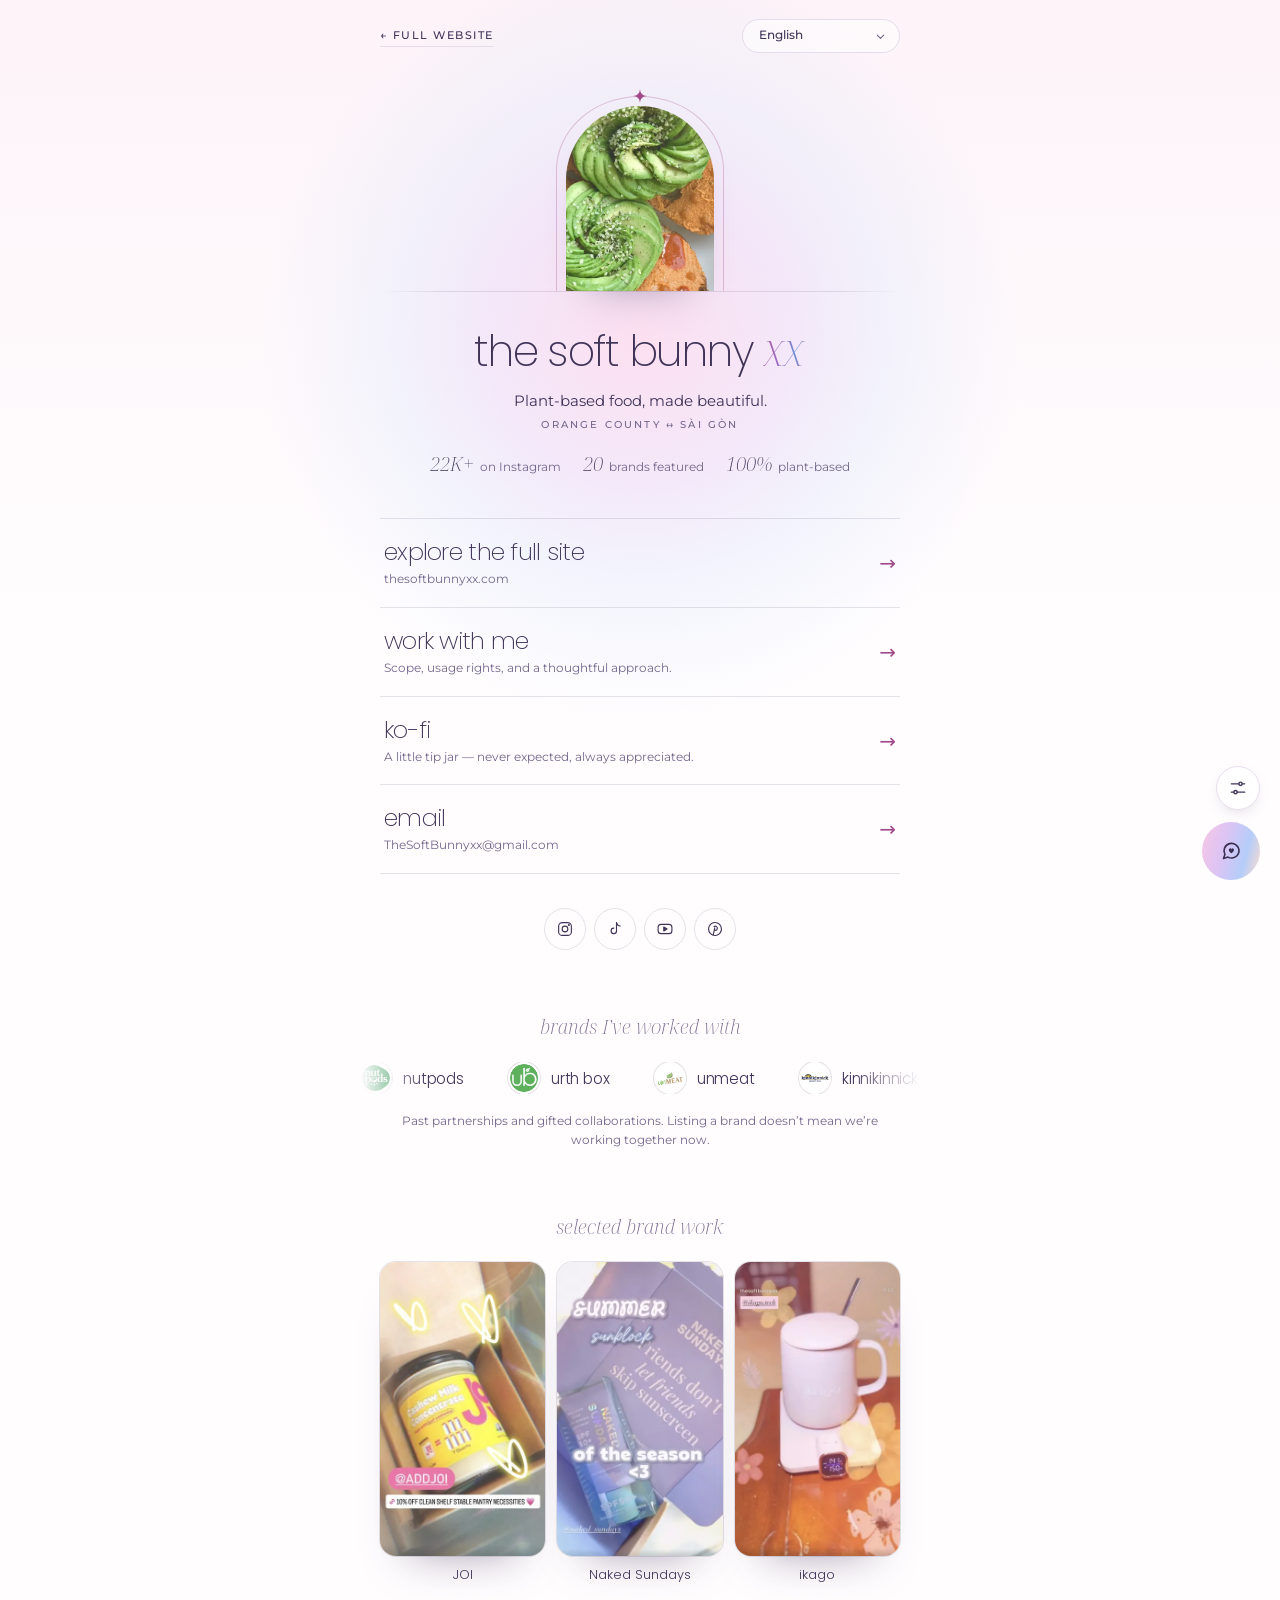
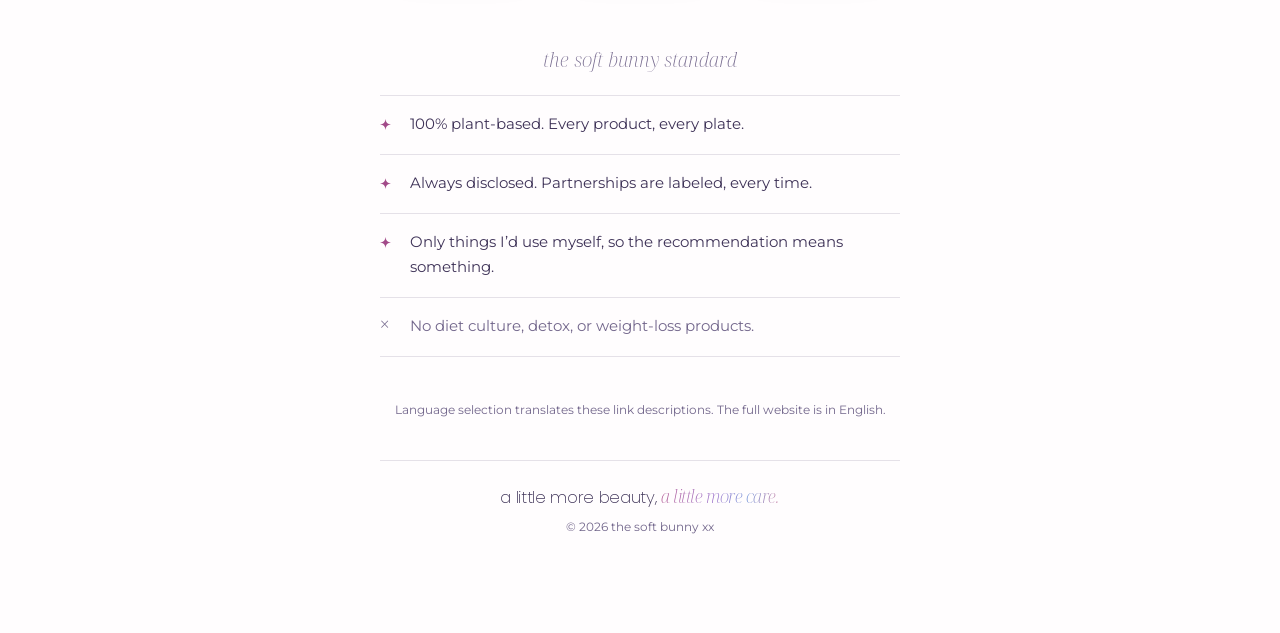
==== links/index.html @ 6823a4f5 "Homepage and links refresh: arch hero, brand stories, lighter styles" ====
<!doctype html>
<html lang="en">
<head>
<meta charset="utf-8">
<meta name="viewport" content="width=device-width, initial-scale=1">
<meta name="color-scheme" content="light dark">
<title>the soft bunny xx — all the lovely links</title>
<meta name="description" content="Plant-based food &amp; drinks, made beautiful. Brand partnerships, the full site, and every official social link.">
<link rel="canonical" href="https://thesoftbunnyxx.com/links/">
<meta property="og:type" content="website">
<meta property="og:title" content="the soft bunny xx — all the lovely links">
<meta property="og:description" content="Plant-based food &amp; drinks, made beautiful. Brand partnerships, the full site, and every official social link.">
<meta property="og:url" content="https://thesoftbunnyxx.com/links/">
<meta property="og:image" content="https://thesoftbunnyxx.com/assets/gastronomy/gastro-15.webp">
<meta name="twitter:card" content="summary_large_image">
<link rel="icon" type="image/svg+xml" href="../assets/bunny.svg">
<script src="../assets/preferences.js"></script>
<link rel="preload" href="../assets/fonts/Poppins-ExtraLight.woff" as="font" type="font/woff" crossorigin>
<link rel="stylesheet" href="../assets/home.css">
<link rel="stylesheet" href="../assets/links.css">
<script src="../assets/site.js" defer></script>
<script src="../assets/links-languages.js" defer></script>
<script src="../assets/home.js" defer></script>
</head>
<body class="links">
<a lang="en" class="skip" href="#main">Skip to content</a>
<svg width="0" height="0" style="position:absolute" aria-hidden="true">
  <defs>
    <symbol id="sb-star" viewBox="0 0 24 24"><path d="M12 0C12.5 7.6 16.4 11.5 24 12C16.4 12.5 12.5 16.4 12 24C11.5 16.4 7.6 12.5 0 12C7.6 11.5 11.5 7.6 12 0Z"/></symbol>
  </defs>
</svg>
<main class="lk" id="main">
<div class="lk-light" aria-hidden="true"><i></i></div>
<div class="lk-bar"><a class="quiet" href="../" lang="en">← full website</a><div class="language-control" hidden><label class="sr-only" for="language" data-i18n="set.lang">Language</label><select id="language"></select></div></div>
<header class="lk-intro">
<div class="lk-art" data-r><figure class="arch"><img src="../assets/responsive/gastro-15-480.webp" alt="Avocado arranged into roses on toast" width="480" height="480" fetchpriority="high" decoding="async"></figure><span class="arch-line" aria-hidden="true"></span><svg class="needle" aria-hidden="true"><use href="#sb-star"/></svg></div>
<div class="table-line" aria-hidden="true"></div>
<h1 lang="en" dir="ltr" data-r>the soft bunny <em>xx</em></h1>
<p class="lk-tag" data-r data-i18n="h.tag">Plant-based food, made beautiful.</p>
<p class="lk-place" lang="en" dir="ltr" data-r>Orange County ↔ Sài&nbsp;Gòn</p>
<p class="lk-proof" lang="en" dir="ltr" data-r><span><strong>22K+</strong> on Instagram</span><span><strong>20</strong> brands featured</span><span><strong>100%</strong> plant-based</span></p>
</header>
<nav class="lk-rows" aria-label="Links">
<a class="lk-row" data-r href="../"><span><strong data-i18n="c.site_t">Explore the full site</strong><small lang="en" dir="ltr">thesoftbunnyxx.com</small></span><span class="lk-arrow" aria-hidden="true">→</span></a>
<a class="lk-row" data-r href="../#brands"><span><strong data-i18n="g.work">Work with me</strong><small data-i18n="c.collab_s">Scope, usage rights, and a thoughtful approach.</small></span><span class="lk-arrow" aria-hidden="true">→</span></a>
<a class="lk-row" data-r href="https://ko-fi.com/thesoftbunnyxx" target="_blank" rel="noopener noreferrer"><span><strong lang="en">Ko-fi</strong><small data-i18n="c.kofi_s">A little tip jar — never expected, always appreciated.</small></span><span class="lk-arrow" aria-hidden="true">→</span></a>
<a class="lk-row" data-r href="mailto:TheSoftBunnyxx@gmail.com"><span><strong data-i18n="c.email_t">Email</strong><small lang="en" dir="ltr">TheSoftBunnyxx@gmail.com</small></span><span class="lk-arrow" aria-hidden="true">→</span></a>
</nav>
<nav class="socials" data-r aria-label="Social accounts"><a href="https://www.instagram.com/thesoftbunnyxx" target="_blank" rel="noopener noreferrer" aria-label="Instagram"><svg viewBox="0 0 24 24" aria-hidden="true"><rect x="3.5" y="3.5" width="17" height="17" rx="5"/><circle cx="12" cy="12" r="3.8"/><circle cx="17.2" cy="6.8" r=".6" fill="currentColor"/></svg></a><a href="https://www.tiktok.com/@thesoftbunnyxx" target="_blank" rel="noopener noreferrer" aria-label="TikTok"><svg viewBox="0 0 24 24" aria-hidden="true"><path d="M14 3.5v11a3.6 3.6 0 1 1-3.6-3.6"/><path d="M14 3.5c.5 2.6 2.3 4.3 5 4.5"/></svg></a><a href="https://www.youtube.com/@thesoftbunnyxx" target="_blank" rel="noopener noreferrer" aria-label="YouTube"><svg viewBox="0 0 24 24" aria-hidden="true"><rect x="2.8" y="5.8" width="18.4" height="12.4" rx="4"/><path d="M10.4 9.4v5.2l4.4-2.6z" fill="currentColor"/></svg></a><a href="https://www.pinterest.com/thesoftbunnyxx/" target="_blank" rel="noopener noreferrer" aria-label="Pinterest"><svg viewBox="0 0 24 24" aria-hidden="true"><circle cx="12" cy="12" r="8.6"/><path d="M10.6 8.6c2.9-1.1 5 .7 4.5 3-.4 2-2.5 2.7-3.6 1.6"/><path d="M11.7 10.4 9.7 19.6"/></svg></a></nav>
<section class="lk-sec" aria-labelledby="bio-brands-title" data-r>
<h2 id="bio-brands-title" data-i18n="p.brands">brands I’ve worked with</h2>
<div class="strip" dir="ltr" lang="en"><ul class="strip-track"><li><img src="../assets/partners/96/nutpods.png" alt="" width="32" height="32" loading="lazy" decoding="async"><span>nutpods</span></li><li><img src="../assets/partners/96/urthbox.png" alt="" width="32" height="32" loading="lazy" decoding="async"><span>urth box</span></li><li><img src="../assets/partners/96/unmeat.png" alt="" width="32" height="32" loading="lazy" decoding="async"><span>unmeat</span></li><li><img src="../assets/partners/96/kinnikinnick.png" alt="" width="32" height="32" loading="lazy" decoding="async"><span>kinnikinnick foods</span></li><li><img src="../assets/partners/96/mikes-organic.png" alt="" width="32" height="32" loading="lazy" decoding="async"><span>mike&#8217;s organic foods</span></li><li><img src="../assets/partners/96/cole-mason.png" alt="" width="32" height="32" loading="lazy" decoding="async"><span>cole &amp; mason</span></li><li><img src="../assets/partners/96/joi.png" alt="" width="32" height="32" loading="lazy" decoding="async"><span>joi plant milk</span></li><li><img src="../assets/partners/96/rogue-panda.png" alt="" width="32" height="32" loading="lazy" decoding="async"><span>the rogue panda</span></li><li><img src="../assets/partners/96/cosmic-bliss.png" alt="" width="32" height="32" loading="lazy" decoding="async"><span>cosmic bliss</span></li><li><img src="../assets/partners/96/plant-therapy.png" alt="" width="32" height="32" loading="lazy" decoding="async"><span>plant therapy</span></li><li><img src="../assets/partners/96/pure-encapsulations.png" alt="" width="32" height="32" loading="lazy" decoding="async"><span>pure encapsulations</span></li><li><img src="../assets/partners/96/mixsoon.png" alt="" width="32" height="32" loading="lazy" decoding="async"><span>mixsoon</span></li><li><img src="../assets/partners/96/calgee.png" alt="" width="32" height="32" loading="lazy" decoding="async"><span>calgee</span></li><li><img src="../assets/partners/96/chlorophyll-water.png" alt="" width="32" height="32" loading="lazy" decoding="async"><span>chlorophyll water</span></li><li><img src="../assets/partners/96/naked-sundays.png" alt="" width="32" height="32" loading="lazy" decoding="async"><span>naked sundays</span></li><li><img src="../assets/partners/96/physicians-choice.png" alt="" width="32" height="32" loading="lazy" decoding="async"><span>physician&#8217;s choice</span></li><li><img src="../assets/partners/96/activist-skincare.png" alt="" width="32" height="32" loading="lazy" decoding="async"><span>activist skincare</span></li><li><img src="../assets/partners/96/better-alt.png" alt="" width="32" height="32" loading="lazy" decoding="async"><span>better alt</span></li><li><img src="../assets/partners/96/simple-modern.png" alt="" width="32" height="32" loading="lazy" decoding="async"><span>simple modern</span></li><li><img src="../assets/partners/96/mary-ruths.png" alt="" width="32" height="32" loading="lazy" decoding="async"><span>mary ruth&#8217;s</span></li></ul><ul class="strip-track strip-copy" aria-hidden="true"><li><img src="../assets/partners/96/nutpods.png" alt="" width="32" height="32" loading="lazy" decoding="async"><span>nutpods</span></li><li><img src="../assets/partners/96/urthbox.png" alt="" width="32" height="32" loading="lazy" decoding="async"><span>urth box</span></li><li><img src="../assets/partners/96/unmeat.png" alt="" width="32" height="32" loading="lazy" decoding="async"><span>unmeat</span></li><li><img src="../assets/partners/96/kinnikinnick.png" alt="" width="32" height="32" loading="lazy" decoding="async"><span>kinnikinnick foods</span></li><li><img src="../assets/partners/96/mikes-organic.png" alt="" width="32" height="32" loading="lazy" decoding="async"><span>mike&#8217;s organic foods</span></li><li><img src="../assets/partners/96/cole-mason.png" alt="" width="32" height="32" loading="lazy" decoding="async"><span>cole &amp; mason</span></li><li><img src="../assets/partners/96/joi.png" alt="" width="32" height="32" loading="lazy" decoding="async"><span>joi plant milk</span></li><li><img src="../assets/partners/96/rogue-panda.png" alt="" width="32" height="32" loading="lazy" decoding="async"><span>the rogue panda</span></li><li><img src="../assets/partners/96/cosmic-bliss.png" alt="" width="32" height="32" loading="lazy" decoding="async"><span>cosmic bliss</span></li><li><img src="../assets/partners/96/plant-therapy.png" alt="" width="32" height="32" loading="lazy" decoding="async"><span>plant therapy</span></li><li><img src="../assets/partners/96/pure-encapsulations.png" alt="" width="32" height="32" loading="lazy" decoding="async"><span>pure encapsulations</span></li><li><img src="../assets/partners/96/mixsoon.png" alt="" width="32" height="32" loading="lazy" decoding="async"><span>mixsoon</span></li><li><img src="../assets/partners/96/calgee.png" alt="" width="32" height="32" loading="lazy" decoding="async"><span>calgee</span></li><li><img src="../assets/partners/96/chlorophyll-water.png" alt="" width="32" height="32" loading="lazy" decoding="async"><span>chlorophyll water</span></li><li><img src="../assets/partners/96/naked-sundays.png" alt="" width="32" height="32" loading="lazy" decoding="async"><span>naked sundays</span></li><li><img src="../assets/partners/96/physicians-choice.png" alt="" width="32" height="32" loading="lazy" decoding="async"><span>physician&#8217;s choice</span></li><li><img src="../assets/partners/96/activist-skincare.png" alt="" width="32" height="32" loading="lazy" decoding="async"><span>activist skincare</span></li><li><img src="../assets/partners/96/better-alt.png" alt="" width="32" height="32" loading="lazy" decoding="async"><span>better alt</span></li><li><img src="../assets/partners/96/simple-modern.png" alt="" width="32" height="32" loading="lazy" decoding="async"><span>simple modern</span></li><li><img src="../assets/partners/96/mary-ruths.png" alt="" width="32" height="32" loading="lazy" decoding="async"><span>mary ruth&#8217;s</span></li></ul></div>
<p class="fine" data-i18n="p.note">Past partnerships and gifted collaborations. Listing a brand doesn’t mean we’re working together now.</p>
</section>
<section class="lk-sec" aria-labelledby="bio-work-title" data-r>
<h2 id="bio-work-title" data-i18n="p.work">selected brand work</h2>
<div class="lk-work"><a href="../#stories"><div class="story-frame"><img src="../assets/stories/joi-360.webp" alt="Instagram story for JOI" width="360" height="640" loading="lazy" decoding="async"></div><span lang="en" dir="ltr">JOI</span></a><a href="../#stories"><div class="story-frame"><img src="../assets/stories/naked-sundays-360.webp" alt="Instagram story for Naked Sundays" width="360" height="640" loading="lazy" decoding="async"></div><span lang="en" dir="ltr">Naked Sundays</span></a><a href="../#stories"><div class="story-frame"><img src="../assets/stories/ikago-360.webp" alt="Instagram story for ikago" width="360" height="640" loading="lazy" decoding="async"></div><span lang="en" dir="ltr">ikago</span></a></div>
</section>
<section class="lk-sec" aria-labelledby="bio-standard-title" data-r>
<h2 id="bio-standard-title" data-i18n="p.std">the soft bunny standard</h2>
<ul class="checks"><li><svg aria-hidden="true"><use href="#sb-star"/></svg><span data-i18n="p.s1">100% plant-based. Every product, every plate.</span></li><li><svg aria-hidden="true"><use href="#sb-star"/></svg><span data-i18n="p.s2">Always disclosed. Partnerships are labeled, every time.</span></li><li><svg aria-hidden="true"><use href="#sb-star"/></svg><span data-i18n="p.s3">Only things I’d use myself, so the recommendation means something.</span></li><li class="no"><span aria-hidden="true">×</span><span data-i18n="p.s4">No diet culture, detox, or weight-loss products.</span></li></ul>
</section>
<p class="fine lk-note" lang="en" dir="ltr">Language selection translates these link descriptions. The full website is in English.</p>
</main>
<footer class="lk-foot" lang="en" dir="ltr">
<p class="foot-line">a little more beauty, <em>a little more care.</em></p>
<p>© 2026 the soft bunny xx</p>
</footer>
</body>
</html>
---- assets/home.css ----
/* The Soft Bunny homepage, Nov 2026 refresh.
   Quiet luxury: white space, hairlines, thin type, one motif (the arch on the table line).
   Light lives in air (soft pools); anything with an edge stays crisp. Content shows without JavaScript. */

@font-face { font-family:'Poppins'; src:url('fonts/Poppins-ExtraLight.woff') format('woff'); font-weight:200; font-display:swap }
@font-face { font-family:'Poppins'; src:url('fonts/Poppins-Light.woff') format('woff'); font-weight:300; font-display:swap }
@font-face { font-family:'Montserrat'; src:url('fonts/Montserrat.woff') format('woff'); font-weight:100 900; font-display:swap }
@font-face { font-family:'Noto Serif Display'; src:url('fonts/NotoSerifDisplay-Italic.woff2') format('woff2'); font-style:italic; font-weight:100 900; font-display:swap }

:root {
  color-scheme:light;
  --paper:#fffdfe;
  --surface:#ffffff;
  --ink:#3f3358;
  --muted:#73678c;
  --accent:#a24a89;
  --hair:rgba(74,60,102,.14);
  --line:#e6dcec;
  --pink:#fcedf6;
  --lilac:#f3edfb;
  --blush:#fdf3f8;
  --ice:#eef3fc;
  --button-ink:#3a2e52;
  --aurora:linear-gradient(105deg,#f9c6e5 0%,#dcc4f4 38%,#b5cdf9 72%,#ffdcc9 100%);
  --iri:linear-gradient(100deg,#b0538f 0%,#9a6fc9 45%,#6f8fd6 72%,#c9799c 100%);
  --display:'Poppins',system-ui,sans-serif;
  --serif:'Noto Serif Display',Georgia,serif;
  --sans:'Montserrat',system-ui,sans-serif;
  --ease:cubic-bezier(.2,.75,.2,1);
  --wrap:min(1160px,100% - 48px);
  --shadow:0 30px 60px -38px rgba(74,60,102,.38);
}
html.dark {
  color-scheme:dark;
  --paper:#16121d;
  --surface:#211b2a;
  --ink:#efe7f7;
  --muted:#b6aacb;
  --accent:#ebb2da;
  --hair:rgba(239,231,247,.14);
  --line:#43384f;
  --pink:#2a2030;
  --lilac:#262035;
  --blush:#1d1724;
  --ice:#171a26;
  --button-ink:#231c2f;
  --aurora:linear-gradient(105deg,#dcaacf 0%,#bcabdd 38%,#9cb2e2 72%,#e8bda8 100%);
  --iri:linear-gradient(100deg,#f1b9dd 0%,#cdb6f2 45%,#a9c2f5 72%,#f5c9b6 100%);
  --shadow:0 30px 60px -36px rgba(0,0,0,.7);
}
html.mono {
  --paper:#ffffff; --surface:#fff; --ink:#1f1f23; --muted:#55555c; --accent:#1f1f23;
  --hair:rgba(0,0,0,.18); --line:#8a8a90; --pink:#f4f4f5; --lilac:#f0f0f1; --blush:#fff; --ice:#f6f6f7;
  --aurora:linear-gradient(105deg,#dedee2,#f2f2f4); --iri:linear-gradient(90deg,#1f1f23,#1f1f23); --button-ink:#1f1f23;
}
html.ts-lg { font-size:18px } html.ts-xl { font-size:20px }

*,*::before,*::after { box-sizing:border-box }
html { scroll-behavior:smooth; scroll-padding-top:96px; -webkit-text-size-adjust:100%; overflow-x:clip }
html.rm { scroll-behavior:auto }
html.rm *,html.rm *::before,html.rm *::after { animation:none !important; transition:none !important }
body { margin:0; background:var(--paper); color:var(--ink); font:400 1rem/1.75 var(--sans); overflow-x:clip; -webkit-font-smoothing:antialiased }
img { display:block; max-width:100%; height:auto }
a { color:inherit }
h1,h2,h3,p,ul,ol,figure { margin:0; padding:0 }
ul,ol { list-style:none }
em { font-style:normal }
:focus-visible { outline:2px solid var(--accent); outline-offset:3px; border-radius:6px }
.wrap { width:var(--wrap); margin-inline:auto }
.sr-only { position:absolute; width:1px; height:1px; overflow:hidden; clip:rect(0 0 0 0); white-space:nowrap }
.anchor { position:absolute; top:0 }
.skip { position:fixed; top:10px; left:10px; z-index:60; padding:10px 16px; border-radius:999px; background:var(--surface); border:1px solid var(--line); transform:translateY(-160%); transition:transform .25s }
.skip:focus { transform:none }

/* ---------- type ---------- */
h1,h2 { font:200 clamp(2.4rem,4.9vw,4.1rem)/1.04 var(--display); letter-spacing:-.045em; text-transform:lowercase }
h2 { font-size:clamp(2rem,3.8vw,3.2rem); line-height:1.08 }
h1 em,h2 em,.foot-line em {
  white-space:nowrap;
  font:200 italic 1.06em/1 var(--serif); letter-spacing:-.025em; text-transform:none;
  background:var(--iri); -webkit-background-clip:text; background-clip:text; color:transparent; padding-right:.06em }
h3 { font:300 1.5rem/1.2 var(--display); letter-spacing:-.03em; text-transform:lowercase }
.kicker { font:500 .66rem/1.4 var(--sans); letter-spacing:.24em; text-transform:uppercase; color:var(--accent); margin-bottom:22px }
.fine { font-size:.74rem; line-height:1.6; color:var(--muted) }
.fine a { color:var(--ink); text-underline-offset:3px; text-decoration-color:var(--line) }

/* quiet text link with a hairline that fills with light on hover */
.quiet { position:relative; display:inline-flex; align-items:center; gap:10px; padding:6px 0; font:500 .74rem/1 var(--sans); letter-spacing:.14em; text-transform:uppercase; text-decoration:none; color:var(--ink) }
.quiet::after { content:''; position:absolute; left:0; right:0; bottom:0; height:1px; background:var(--line) }
.quiet::before { content:''; position:absolute; left:0; bottom:0; width:0; height:1px; background:var(--aurora); z-index:1; transition:width .6s var(--ease) }
.quiet:hover::before { width:100% }

.btn { display:inline-flex; align-items:center; gap:14px; padding:15px 26px 15px 28px; border-radius:999px; text-decoration:none; font:500 .74rem/1 var(--sans); letter-spacing:.14em; text-transform:uppercase;
  color:var(--paper); background:var(--ink); transition:transform .4s var(--ease),box-shadow .4s var(--ease) }
.btn span { transition:transform .4s var(--ease) }
.btn:hover { transform:translateY(-2px); box-shadow:0 14px 28px -16px rgba(74,60,102,.7),0 0 0 4px color-mix(in srgb,#dcc4f4 45%,transparent) }
.btn:hover span { transform:translateX(3px) }
html.dark .btn { color:var(--button-ink); background:var(--aurora) }

.needle { fill:currentColor }

/* ---------- header ---------- */
.top { position:sticky; top:0; z-index:35; transition:background .5s var(--ease),box-shadow .5s var(--ease),backdrop-filter .5s }
html.scrolled .top { background:color-mix(in srgb,var(--paper) 82%,transparent); backdrop-filter:blur(16px) saturate(1.2); -webkit-backdrop-filter:blur(16px) saturate(1.2); box-shadow:0 1px 0 var(--hair) }
.top-in { display:flex; align-items:center; justify-content:space-between; min-height:76px; gap:20px }
.wordmark { display:inline-flex; align-items:center; gap:10px; text-decoration:none; color:var(--ink); font:300 1.06rem/1 var(--display); letter-spacing:-.02em }
.wordmark i { font:300 italic 1.08em/1 var(--serif); color:var(--accent); letter-spacing:0 }
.mark { width:34px; height:34px; color:var(--ink); flex:none }
.top nav { display:flex; align-items:center; gap:4px }
.nav-link { position:relative; padding:10px 14px; font:500 .68rem/1 var(--sans); letter-spacing:.16em; text-transform:uppercase; text-decoration:none; color:var(--muted); transition:color .3s }
.nav-link::after { content:''; position:absolute; left:50%; right:50%; bottom:4px; height:1px; background:var(--aurora); transition:left .45s var(--ease),right .45s var(--ease) }
.nav-link:hover { color:var(--ink) } .nav-link:hover::after { left:14px; right:14px }
.nav-cta { margin-left:10px; padding:11px 18px; border-radius:999px; font:500 .68rem/1 var(--sans); letter-spacing:.16em; text-transform:uppercase; text-decoration:none; color:var(--ink);
  border:1px solid transparent; background:linear-gradient(var(--paper),var(--paper)) padding-box,var(--aurora) border-box; transition:box-shadow .4s var(--ease) }
.nav-cta:hover { box-shadow:0 0 0 4px color-mix(in srgb,#dcc4f4 35%,transparent) }

/* ---------- hero: the arch on the table line ---------- */
.hero { position:relative; padding:clamp(28px,5vw,64px) 0 0; isolation:isolate }
.hero::before { content:''; position:absolute; inset:-76px 0 0; z-index:-2; background:linear-gradient(180deg,var(--blush) 0%,var(--paper) 78%) }
.hero-grid { display:grid; grid-template-columns:minmax(0,1.15fr) minmax(0,.85fr); align-items:end; gap:clamp(32px,6vw,90px) }
.hero-copy { padding-bottom:clamp(40px,6vw,84px) }
.hero h1 { margin-bottom:28px }
.lede { max-width:30rem; color:var(--muted); font-size:1rem; margin-bottom:34px }
.cta-row { display:flex; flex-wrap:wrap; align-items:center; gap:18px 30px; margin-bottom:40px }
.hero-proof { display:flex; align-items:center; gap:14px; font-size:.8rem; color:var(--muted) }
.hero-proof strong { font:200 italic 1.25rem/1 var(--serif); color:var(--ink); letter-spacing:-.01em }
.hero-proof .dot { margin:0 6px; color:var(--line) }
.hero-proof p span:not(.dot) { white-space:nowrap }
.logo-stack { display:flex; flex:none }
.logo-stack img { width:30px; height:30px; padding:2px; border-radius:50%; object-fit:contain; background:#fff; box-shadow:0 0 0 2px var(--paper),0 0 0 3px var(--hair) }
.logo-stack img + img { margin-left:-8px }

.hero-art { position:relative; justify-self:center; width:min(440px,100%); margin-bottom:-1px }
.arch { position:relative; overflow:hidden; aspect-ratio:4/5; border-radius:50% 50% 0 0 / 40% 40% 0 0; background:var(--lilac); box-shadow:var(--shadow) }
.arch img { width:100%; height:100%; object-fit:cover; transition:transform 1.6s var(--ease) }
.hero-art:hover .arch img { transform:scale(1.025) }
.arch-line { position:absolute; inset:-16px -16px 0; border:1px solid color-mix(in srgb,var(--accent) 30%,transparent); border-bottom:0; border-radius:50% 50% 0 0 / 38% 38% 0 0; pointer-events:none }
.hero-art .needle { position:absolute; color:var(--accent) }
.hero-art .n1 { width:18px; height:18px; left:50%; top:-25px; translate:-50% 0; animation:twinkle 5s ease-in-out infinite }
.hero-art .n2 { width:9px; height:9px; right:-34px; top:22%; color:#8fa6e0; animation:twinkle 6s 1.2s ease-in-out infinite }
.plate { position:absolute; left:-17%; bottom:9%; width:42%; aspect-ratio:1; border-radius:50%; overflow:hidden; border:6px solid var(--paper); box-shadow:0 0 0 1px var(--hair),var(--shadow) }
.plate img { width:100%; height:100%; object-fit:cover }
.art-note { position:absolute; right:-6px; bottom:calc(100% + 22px); font:200 italic 1.05rem/1 var(--serif); color:var(--muted); white-space:nowrap }
@keyframes twinkle { 0%,100% { opacity:.55; transform:scale(.82) rotate(0deg) } 50% { opacity:1; transform:scale(1) rotate(45deg) } }

/* light in the air behind the arch (a separate soft pool, never a blurred edge) */
.hero-light { position:absolute; inset:-76px 0 0; z-index:-1; overflow:hidden; pointer-events:none;
  -webkit-mask-image:linear-gradient(180deg,transparent 0,#000 18%,#000 82%,transparent 100%); mask-image:linear-gradient(180deg,transparent 0,#000 18%,#000 82%,transparent 100%) }
.hero-light i { position:absolute; left:var(--mx,72%); top:var(--my,52%); width:min(900px,120vw); aspect-ratio:1; translate:-50% -50%; border-radius:50%;
  background:radial-gradient(closest-side,rgba(249,198,229,.55),rgba(220,196,244,.38) 38%,rgba(181,205,249,.2) 62%,transparent 100%);
  animation:pool 7s ease-in-out infinite }
html.dark .hero-light i { background:radial-gradient(closest-side,rgba(220,170,207,.2),rgba(188,171,221,.13) 40%,rgba(156,178,226,.06) 65%,transparent 100%) }
html.mono .hero-light { display:none }
@keyframes pool { 0%,100% { opacity:.75; transform:scale(.94) } 50% { opacity:1; transform:scale(1.04) } }

.table-line { position:relative; height:1px; background:linear-gradient(90deg,transparent,var(--hair) 12%,var(--hair) 88%,transparent) }

/* ---------- proof: numbers + brand strip ---------- */
.proof { padding:clamp(56px,7vw,92px) 0 clamp(16px,2vw,24px) }
.stats { display:grid; grid-template-columns:repeat(4,1fr) }
.stats li { display:flex; flex-direction:column; align-items:center; gap:10px; text-align:center; padding:6px 12px }
.stats li + li { border-left:1px solid var(--hair) }
.stats strong { font:200 italic clamp(2.4rem,4.4vw,3.6rem)/1 var(--serif); letter-spacing:-.03em; font-variant-numeric:lining-nums tabular-nums;
  background:var(--iri); -webkit-background-clip:text; background-clip:text; color:transparent; padding:0 .08em }
.stats span { font:500 .62rem/1.5 var(--sans); letter-spacing:.2em; text-transform:uppercase; color:var(--muted) }
.strip-title { margin:clamp(56px,6vw,80px) 0 22px; text-align:center; font:200 italic 1.2rem/1 var(--serif); color:var(--muted) }
.strip { display:flex; overflow:hidden; -webkit-mask-image:linear-gradient(90deg,transparent,#000 12%,#000 88%,transparent); mask-image:linear-gradient(90deg,transparent,#000 12%,#000 88%,transparent) }
.strip-track { display:flex; flex:none; gap:44px; padding-right:44px; animation:drift 70s linear infinite }
.strip:hover .strip-track { animation-play-state:paused }
.strip-track li { display:flex; align-items:center; gap:11px; white-space:nowrap; font:300 .95rem/1 var(--display); letter-spacing:-.01em; color:var(--ink) }
.strip-track img { width:32px; height:32px; padding:2px; border-radius:50%; object-fit:contain; background:#fff; box-shadow:0 0 0 1px var(--hair); filter:saturate(.75); transition:filter .4s }
.strip-track li:hover img { filter:none }
html.mono .strip-track img { filter:grayscale(1) }
.proof > .fine { margin-top:22px; text-align:center }
@keyframes drift { to { transform:translateX(-100%) } }

/* ---------- sections ---------- */
.section { position:relative; padding:clamp(72px,9vw,128px) 0 }
.head { display:grid; grid-template-columns:minmax(0,1.2fr) minmax(0,.8fr); align-items:end; gap:12px 60px; margin-bottom:clamp(40px,5vw,64px) }
.head .kicker { grid-column:1/-1; margin-bottom:6px }
.head p:last-child { color:var(--muted); font-size:.92rem; max-width:24rem; justify-self:end }

/* pillars: three arches */
.pillars { display:grid; grid-template-columns:repeat(3,1fr); gap:clamp(24px,4vw,56px) }
.arch.sm { box-shadow:none; margin-bottom:26px }
.pillar .num { font:200 italic 1.05rem/1 var(--serif); color:var(--accent); margin-bottom:10px }
.pillar h3 { margin-bottom:12px }
.pillar p { color:var(--muted); font-size:.9rem }
.pillar .tags { margin-top:16px; padding-top:14px; border-top:1px solid var(--hair); font:500 .6rem/1.6 var(--sans); letter-spacing:.18em; text-transform:uppercase }
.pillar:hover .arch img { transform:scale(1.035) }

/* brand stories: the real collaborations, as Instagram stories */
.stories-band { position:relative; padding:clamp(72px,9vw,120px) 0; background:linear-gradient(180deg,var(--paper) 0%,var(--lilac) 30%,var(--ice) 70%,var(--paper) 100%) }
.stories { display:flex; gap:clamp(16px,2vw,26px); overflow-x:auto; scroll-snap-type:x mandatory; scrollbar-width:none; padding:10px max(24px,(100vw - 1160px) / 2) 30px; scroll-padding-inline:max(24px,(100vw - 1160px) / 2); outline-offset:-4px }
.stories::-webkit-scrollbar { display:none }
.story { flex:0 0 clamp(200px,20vw,236px); scroll-snap-align:start }
.story-frame { position:relative; overflow:hidden; aspect-ratio:9/16; border-radius:22px; background:var(--surface); box-shadow:0 0 0 1px var(--hair),0 26px 44px -30px rgba(74,60,102,.55); transition:transform .6s var(--ease),box-shadow .6s var(--ease) }
.story-frame img { width:100%; height:100%; object-fit:cover }
.story:hover .story-frame { transform:translateY(-6px); box-shadow:0 0 0 1px color-mix(in srgb,var(--accent) 35%,transparent),0 34px 50px -30px rgba(74,60,102,.6) }
.story-bars { position:absolute; z-index:1; top:10px; left:12px; right:12px; display:flex; gap:4px }
.story-bars i { flex:1; height:2px; border-radius:2px; background:rgba(255,255,255,.55) }
.story-bars i:first-child { background:#fff }
.story figcaption { padding:16px 4px 0 }
.story strong { display:block; font:300 1.02rem/1.3 var(--display); letter-spacing:-.01em }
.story figcaption span { display:block; margin-top:4px; font:200 italic .95rem/1.3 var(--serif); color:var(--muted) }
.stories-nav { display:flex; align-items:center; justify-content:space-between; gap:20px; margin-top:6px }
.stories-nav span { display:flex; gap:10px; flex:none }
.round { width:44px; height:44px; border-radius:50%; border:1px solid var(--line); background:color-mix(in srgb,var(--surface) 70%,transparent); color:var(--ink); font:300 1rem/1 var(--sans); cursor:pointer; transition:border-color .3s,transform .3s var(--ease) }
.round:hover { border-color:var(--accent); transform:translateY(-2px) }

/* the kitchen: editorial masonry */
.shots { columns:3; column-gap:clamp(18px,2.4vw,32px) }
.shot { break-inside:avoid; margin-bottom:clamp(26px,3vw,40px) }
.shot img { width:100%; border-radius:18px; transition:transform 1.4s var(--ease) }
.shot:hover img { transform:scale(1.015) }
.shot figcaption { margin-top:12px; font:200 italic 1.02rem/1.3 var(--serif); color:var(--muted) }
.archive { margin-top:16px; border-top:1px solid var(--hair); border-bottom:1px solid var(--hair) }
.archive summary { display:flex; justify-content:space-between; align-items:center; padding:22px 2px; cursor:pointer; list-style:none; font:500 .7rem/1 var(--sans); letter-spacing:.18em; text-transform:uppercase }
.archive summary::-webkit-details-marker { display:none }
.archive summary span { font:200 1.4rem/1 var(--display); transition:transform .4s var(--ease) }
.archive[open] summary span { transform:rotate(45deg) }
.archive-grid { display:grid; grid-template-columns:repeat(auto-fill,minmax(150px,1fr)); gap:12px; padding-bottom:26px }
.archive-grid img { width:100%; aspect-ratio:1; object-fit:cover; border-radius:12px }

/* for brands */
.brands-band { position:relative; padding:clamp(72px,9vw,128px) 0; background:linear-gradient(180deg,var(--paper) 0%,transparent 16%,transparent 84%,var(--paper) 100%),linear-gradient(120deg,var(--lilac) 0%,var(--paper) 50%,var(--ice) 100%) }
.offer { display:grid; grid-template-columns:1fr 1fr; gap:clamp(36px,6vw,96px) }
.offer h3 { padding-bottom:20px; margin-bottom:6px; border-bottom:1px solid var(--hair) }
.formats { counter-reset:f }
.formats li { counter-increment:f; display:grid; grid-template-columns:44px 1fr; padding:20px 0; border-bottom:1px solid var(--hair) }
.formats li::before { content:counter(f,lower-roman) '.'; grid-row:span 2; font:200 italic 1rem/1.5 var(--serif); color:var(--accent) }
.formats strong { font:300 1.08rem/1.4 var(--display); letter-spacing:-.01em; text-transform:lowercase }
.formats span { color:var(--muted); font-size:.88rem }
.checks li { display:grid; grid-template-columns:30px 1fr; align-items:baseline; padding:16px 0; border-bottom:1px solid var(--hair); font-size:.92rem }
.checks svg { width:11px; height:11px; fill:var(--accent); translate:0 1px }
.checks .no { color:var(--muted) }
.checks .no span[aria-hidden] { font:200 1.1rem/1 var(--display) }
.standard .btn { margin-top:34px }
.standard .fine { margin-top:14px }

/* about + contact: centred and quiet */
.about { text-align:center; max-width:46rem }
.about h2 { margin-bottom:30px }
.about p:not(.kicker) { color:var(--muted); margin:0 auto 18px; max-width:38rem }
.about .quiet { margin-top:14px }
.contact { text-align:center; padding-top:clamp(56px,7vw,96px) }
.contact-line { position:relative; height:1px; width:min(420px,70%); margin:0 auto clamp(56px,7vw,88px); background:linear-gradient(90deg,transparent,var(--hair),transparent) }
.contact-line .needle { position:absolute; left:50%; top:-8px; width:16px; height:16px; translate:-50% 0; color:var(--accent); animation:twinkle 5s ease-in-out infinite }
.contact h2 { margin-bottom:34px }
.email { display:inline-block; font:200 italic clamp(1.5rem,3.4vw,2.5rem)/1.3 var(--serif); text-decoration:none; color:var(--ink); background:linear-gradient(var(--aurora)) 0 100%/0 1px no-repeat,linear-gradient(var(--line),var(--line)) 0 100%/100% 1px no-repeat; padding-bottom:6px; transition:background-size .7s var(--ease); overflow-wrap:anywhere }
.email:hover { background-size:100% 1px,100% 1px }
.hint { max-width:30rem; margin:26px auto 10px; color:var(--muted); font-size:.88rem }

/* footer */
.foot { position:relative; overflow:hidden; border-top:1px solid var(--hair); padding-top:56px }
.foot-top { display:flex; flex-wrap:wrap; align-items:center; justify-content:space-between; gap:24px }
.foot-line { font:200 1.3rem/1.3 var(--display); letter-spacing:-.02em; text-transform:lowercase }
.socials { display:flex; gap:8px }
.socials a { display:grid; place-items:center; width:42px; height:42px; border-radius:50%; border:1px solid var(--hair); color:var(--ink); transition:border-color .3s,color .3s,transform .3s var(--ease) }
.socials a:hover { border-color:var(--accent); color:var(--accent); transform:translateY(-2px) }
.socials svg { width:18px; height:18px; fill:none; stroke:currentColor; stroke-width:1.5; stroke-linecap:round; stroke-linejoin:round }
.foot-bottom { display:flex; flex-wrap:wrap; justify-content:space-between; gap:14px 30px; margin-top:40px; padding-top:22px; border-top:1px solid var(--hair); font-size:.74rem; color:var(--muted) }
.foot-bottom nav { display:flex; flex-wrap:wrap; gap:6px 22px }
.foot-bottom a { text-decoration:none } .foot-bottom a:hover { color:var(--accent) }
.foot-giant { margin:24px 0 -0.22em; text-align:center; white-space:nowrap; font:200 clamp(2.8rem,12.4vw,12rem)/1 var(--display); letter-spacing:-.06em;
  background:linear-gradient(180deg,color-mix(in srgb,#dcc4f4 70%,transparent),color-mix(in srgb,#f9c6e5 18%,transparent)); -webkit-background-clip:text; background-clip:text; color:transparent; user-select:none }
.foot-giant i { font:200 italic 1.04em/1 var(--serif) }
html.dark .foot-giant { opacity:.45 }
html.mono .foot-giant { background:none; color:#ececee }

/* ---------- reveals (only when motion is welcome; preferences.js adds reveal-ready) ---------- */
html.reveal-ready [data-r] { opacity:0; transform:translateY(16px); transition:opacity 1.1s var(--ease),transform 1.1s var(--ease); transition-delay:var(--d,0ms) }
html.reveal-ready [data-r].in { opacity:1; transform:none }
html.reveal-ready .hero-art[data-r] { transform:translateY(24px) scale(.985) }
html.reveal-ready .hero-art[data-r].in { transform:none }

/* ---------- responsive ---------- */
@media(max-width:1280px) { .hero-art .n2 { right:-14px } }
@media(max-width:1100px) {
  .shots { columns:2 }
  .nav-link[href="#stories"] { display:none }
}
@media(max-width:900px) {
  :root { --wrap:calc(100% - 40px) }
  .top-in { min-height:64px }
  .nav-link { display:none }
  .hero-grid { grid-template-columns:1fr; gap:56px }
  .hero-copy { padding-bottom:0 }
  .hero-art { width:min(340px,76%); margin-top:20px }
  .plate { left:-12%; width:40% }
  .art-note { right:auto; left:50%; translate:-50% 0; bottom:calc(100% + 34px); font-size:.95rem }
  .hero-art .n2 { right:-22px }
  .stats { grid-template-columns:1fr 1fr; row-gap:34px }
  .stats li:nth-child(3) { border-left:0 }
  .head { grid-template-columns:1fr }
  .head p:last-child { justify-self:start }
  .pillars { grid-template-columns:1fr; gap:40px }
  .pillar { display:grid; grid-template-columns:min(38%,200px) 1fr; column-gap:22px; align-items:start }
  .pillar .arch.sm { grid-row:1/span 4; margin:0 }
  .pillar .num { margin-top:8px }
  .offer { grid-template-columns:1fr }
  .foot-top { flex-direction:column; align-items:flex-start }
}
@media(max-width:560px) {
  .shots { columns:2; column-gap:14px }
  .shot { margin-bottom:22px }
  .shot img { border-radius:14px }
  .shot figcaption { font-size:.9rem; margin-top:8px }
  .pillar p:not(.num):not(.tags) { font-size:.86rem }
  .cta-row { gap:16px 24px }
  .hero-proof { align-items:flex-start }
  .hero-proof p { line-height:1.6 }
  .story { flex-basis:62vw }
  .stories-nav { flex-direction:column; align-items:flex-start }
  .archive-grid { grid-template-columns:repeat(2,1fr) }
}
@media(prefers-reduced-motion:reduce) {
  html { scroll-behavior:auto }
  .strip { overflow-x:auto; -webkit-mask-image:none; mask-image:none }
  .strip-track { animation:none } .strip-copy { display:none }
  .hero-light i,.needle { animation:none !important }
}
html.rm .strip { overflow-x:auto } html.rm .strip-copy { display:none }
@media print {
  .top { position:static } .hero-light,.strip-copy,.stories-nav span,.sb-dock,.sb-drawer-wrap,.foot-giant { display:none !important }
  .stories { flex-wrap:wrap; overflow:visible }
}

/* ---------- floating corner: settings drawer + message button (markup injected by site.js) ---------- */
.sb-dock { position:fixed; right:20px; bottom:20px; z-index:40; display:flex; flex-direction:column; align-items:flex-end; gap:12px }
.sb-fab { position:relative; display:grid; place-items:center; border-radius:50%; cursor:pointer; padding:0; transition:transform .3s var(--ease),box-shadow .3s var(--ease) }
.sb-fab-settings { width:44px; height:44px; color:var(--ink); background:color-mix(in srgb,var(--surface) 78%,transparent); border:1px solid var(--line); backdrop-filter:blur(14px); -webkit-backdrop-filter:blur(14px); box-shadow:0 6px 18px -10px rgba(74,60,102,.4) }
.sb-fab-settings:hover { transform:translateY(-2px) rotate(-12deg); color:var(--accent) }
.sb-fab-message { width:58px; height:58px; border:0; color:var(--button-ink); background:var(--aurora); animation:breathe 3.8s ease-in-out infinite }
.sb-fab-message svg { width:24px; height:24px }
.sb-fab-message:hover { transform:translateY(-3px) scale(1.04) }
.sb-fab:focus-visible { outline:2px solid var(--accent); outline-offset:3px }
.sb-fab-tip { position:absolute; right:calc(100% + 12px); top:50%; translate:0 -50%; white-space:nowrap; font-size:.7rem; letter-spacing:.04em; padding:6px 12px; border-radius:999px; background:var(--surface); border:1px solid var(--line); color:var(--ink); opacity:0; transform:translateX(6px); transition:opacity .25s,transform .25s; pointer-events:none }
.sb-fab-message:hover .sb-fab-tip,.sb-fab-message:focus-visible .sb-fab-tip { opacity:1; transform:none }
.sb-fab-message[aria-expanded=true] .sb-fab-tip { opacity:0 }
.sb-pop { position:absolute; right:0; bottom:calc(100% + 12px); width:min(300px,calc(100vw - 40px)); padding:20px; border-radius:22px; background:color-mix(in srgb,var(--surface) 90%,transparent); border:1px solid var(--line); backdrop-filter:blur(18px); -webkit-backdrop-filter:blur(18px); box-shadow:0 24px 50px -24px rgba(74,60,102,.5),0 0 30px -10px rgba(220,196,244,.8); transform-origin:100% 100%; opacity:0; transform:translateY(8px) scale(.94); transition:opacity .25s var(--ease),transform .3s var(--ease) }
.sb-pop.open { opacity:1; transform:none }
.sb-pop-title { font:200 1.45rem/1.2 var(--display); letter-spacing:-.03em }
.sb-pop-sub { font-size:.74rem; color:var(--muted); margin:4px 0 14px }
.sb-pop-link { display:flex; align-items:center; gap:12px; padding:11px 12px; margin-top:8px; border-radius:16px; text-decoration:none; color:var(--ink); background:linear-gradient(var(--surface),var(--surface)) padding-box,linear-gradient(var(--line),var(--line)) border-box; border:1px solid transparent; transition:transform .25s var(--ease),box-shadow .25s,background .25s }
.sb-pop-link:hover { transform:translateY(-2px); color:var(--ink); background:linear-gradient(var(--surface),var(--surface)) padding-box,var(--aurora) border-box; box-shadow:0 10px 22px -12px rgba(170,77,143,.5) }
.sb-pop-link strong { display:block; font-weight:600; font-size:.8rem }
.sb-pop-link small { display:block; font-size:.68rem; color:var(--muted); overflow-wrap:anywhere }
.sb-pop-ico { display:grid; place-items:center; flex:none; width:38px; height:38px; border-radius:50%; background:var(--aurora); color:var(--button-ink) }
.sb-copy { margin-top:12px; background:none; border:0; padding:4px 0; font-size:.7rem; color:var(--muted); text-decoration:underline; text-underline-offset:3px; cursor:pointer }
.sb-copy:hover { color:var(--accent) }
.sb-copy-status { font-size:.7rem; color:var(--accent); min-height:1em }

.sb-drawer-wrap { position:fixed; inset:0; z-index:50 }
.sb-backdrop { position:absolute; inset:0; background:rgba(40,28,56,.16); backdrop-filter:blur(3px); -webkit-backdrop-filter:blur(3px); opacity:0; transition:opacity .35s var(--ease) }
.sb-drawer { position:absolute; top:12px; right:12px; bottom:12px; width:min(340px,calc(100vw - 24px)); display:flex; flex-direction:column; gap:26px; padding:24px; overflow:auto; border-radius:26px; background:color-mix(in srgb,var(--surface) 90%,transparent); border:1px solid var(--line); backdrop-filter:blur(20px); -webkit-backdrop-filter:blur(20px); box-shadow:0 30px 70px -30px rgba(74,60,102,.55); transform:translateX(calc(100% + 30px)); transition:transform .42s var(--ease); outline:0 }
.sb-drawer-wrap.open .sb-drawer { transform:none }
.sb-drawer-wrap.open .sb-backdrop { opacity:1 }
.sb-drawer-head { display:flex; align-items:center; justify-content:space-between }
.sb-drawer-head p { font:200 1.6rem/1 var(--display); letter-spacing:-.03em; text-transform:lowercase }
.sb-drawer-head p span[aria-hidden] { color:var(--accent); font-size:.8em }
.sb-close { display:grid; place-items:center; width:36px; height:36px; border-radius:50%; border:1px solid var(--line); background:transparent; color:var(--ink); cursor:pointer; padding:0; transition:transform .3s var(--ease),color .2s }
.sb-close:hover { transform:rotate(90deg); color:var(--accent) }
.sb-field { border:0; padding:0; margin:0; min-width:0 }
.sb-field legend { padding:0; margin-bottom:10px; font-size:.62rem; font-weight:600; letter-spacing:.16em; text-transform:uppercase; color:var(--muted) }
.sb-seg { display:grid; grid-auto-flow:column; grid-auto-columns:1fr; gap:2px; padding:4px; border-radius:999px; background:color-mix(in srgb,var(--lilac) 80%,transparent); border:1px solid var(--line) }
.sb-seg label { position:relative; margin:0; text-align:center; font-size:.72rem; color:var(--muted); cursor:pointer }
.sb-seg input { position:absolute; inset:0; width:100%; height:100%; min-height:0; margin:0; opacity:0; cursor:pointer }
.sb-seg span { display:flex; align-items:center; justify-content:center; min-height:36px; padding:0 4px; border-radius:999px; transition:background .25s,box-shadow .25s,color .25s }
.sb-seg input:checked + span { background:var(--surface); color:var(--accent); font-weight:600; box-shadow:0 3px 12px -4px rgba(170,77,143,.45),inset 0 0 0 1px #dcc4f4 }
.sb-seg input:focus-visible + span { outline:2px solid var(--accent); outline-offset:1px }
.sb-seg .a-md span,.sb-seg .a-lg span,.sb-seg .a-xl span { font-family:var(--display); font-weight:300 }
.sb-seg .a-md span { font-size:.8rem } .sb-seg .a-lg span { font-size:1rem } .sb-seg .a-xl span { font-size:1.22rem }
.sb-switch { position:relative; display:flex; align-items:center; justify-content:space-between; gap:16px; margin:0; font-size:.8rem; cursor:pointer }
.sb-switch input { position:absolute; right:0; top:50%; translate:0 -50%; width:46px; height:28px; min-height:0; margin:0; opacity:0; cursor:pointer }
.sb-switch i { position:relative; flex:none; width:46px; height:28px; border-radius:999px; background:var(--line); transition:background .3s }
.sb-switch i::after { content:''; position:absolute; top:4px; left:4px; width:20px; height:20px; border-radius:50%; background:#fff; box-shadow:0 2px 6px rgba(74,60,102,.25); transition:transform .3s var(--ease) }
.sb-switch input:checked + i { background:var(--aurora) }
.sb-switch input:checked + i::after { transform:translateX(18px) }
.sb-switch input:focus-visible + i { outline:2px solid var(--accent); outline-offset:2px }
.sb-drawer-foot { margin-top:auto; font-size:.66rem; color:var(--muted) }
body.sb-locked { overflow:hidden }
@media(max-width:900px) {
  .sb-dock { right:14px; bottom:14px; gap:10px }
  .sb-fab-settings { width:40px; height:40px }
  .sb-fab-message { width:52px; height:52px }
  .sb-fab-tip { display:none }
}
.sb-drawer { bottom:auto; max-height:calc(100dvh - 24px); gap:22px }
.sb-drawer-foot { margin-top:0 }
.sb-hole { padding-top:20px; border-top:1px solid var(--line) }
.sb-hole-title { font-size:.62rem; font-weight:600; letter-spacing:.16em; text-transform:uppercase; color:var(--muted); margin-bottom:10px }
.sb-hole-card { position:relative; padding:16px 16px 14px; border-radius:18px; background:linear-gradient(color-mix(in srgb,var(--lilac) 70%,var(--surface)),color-mix(in srgb,var(--lilac) 70%,var(--surface))) padding-box,var(--aurora) border-box; border:1px solid transparent; min-height:132px; display:flex; flex-direction:column; gap:8px }
.sb-hole-kind { align-self:flex-start; font-size:.58rem; font-weight:600; letter-spacing:.14em; text-transform:uppercase; color:var(--accent); padding:3px 9px; border-radius:999px; background:var(--surface) }
.sb-hole-text { font:300 .92rem/1.6 var(--display); color:var(--ink) }
.sb-hole-link { margin-top:auto; font-size:.7rem; color:var(--accent); text-decoration:underline; text-underline-offset:3px }
.sb-hole-next { margin-top:10px; display:inline-flex; align-items:center; gap:8px; padding:8px 14px; border-radius:999px; border:1px solid var(--line); background:var(--surface); color:var(--ink); font-size:.72rem; cursor:pointer; transition:border-color .25s,color .25s,box-shadow .25s }
.sb-hole-next:hover { color:var(--accent); border-color:#dcc4f4; box-shadow:0 6px 16px -10px rgba(170,77,143,.5) }
.sb-hole-next span { display:inline-block; transition:transform .5s var(--ease) }
.sb-hole-next:hover span { transform:rotate(180deg) }
.sb-hole-card.hop { animation:hole-hop .5s var(--ease) }
@keyframes hole-hop { 0% { opacity:0; transform:translateY(8px) } 60% { opacity:1; transform:translateY(-2px) } 100% { transform:none } }
@media(prefers-reduced-motion:reduce) { .sb-hole-card.hop { animation:none } }
@keyframes breathe { 0%,100% { box-shadow:0 6px 18px -8px rgba(199,125,186,.35) } 50% { box-shadow:0 8px 30px -4px rgba(181,205,249,.75),0 0 22px rgba(249,198,229,.55) } }
@media(prefers-reduced-motion:reduce) { .sb-fab-message { animation:none } }
.sb-pop-title,.sb-drawer-head p { text-transform:lowercase }
---- assets/links.css ----
/* /links: the link-in-bio page. Loads after home.css and shares its tokens, arch, strip and story frames. */
.lk { position:relative; width:min(520px,100% - 40px); margin-inline:auto; padding-bottom:40px; isolation:isolate }
body.links { background:linear-gradient(180deg,var(--blush) 0,var(--paper) 620px) var(--paper) }
.lk-light { position:absolute; z-index:-1; top:-40px; left:50%; width:min(760px,100vw); height:760px; translate:-50% 0; overflow:hidden; pointer-events:none }
.lk-light i { position:absolute; left:50%; top:0; width:760px; height:760px; margin-left:-380px; border-radius:50%; background:radial-gradient(closest-side,rgba(249,198,229,.5),rgba(220,196,244,.32) 40%,rgba(181,205,249,.16) 64%,transparent 100%); animation:pool 7s ease-in-out infinite }
html.dark .lk-light i { background:radial-gradient(closest-side,rgba(220,170,207,.18),rgba(188,171,221,.11) 42%,rgba(156,178,226,.05) 66%,transparent 100%) }
html.mono .lk-light { display:none }

.lk-bar { display:flex; align-items:center; justify-content:space-between; gap:16px; min-height:72px }
.lk-bar .quiet { font-size:.66rem }
.language-control select { appearance:none; -webkit-appearance:none; max-width:11.5rem; padding:9px 34px 9px 16px; border-radius:999px; border:1px solid var(--line); color:var(--ink); font:500 .72rem/1.2 var(--sans); cursor:pointer;
  background:color-mix(in srgb,var(--surface) 60%,transparent) url("data:image/svg+xml,%3Csvg xmlns='http://www.w3.org/2000/svg' viewBox='0 0 12 12' fill='none' stroke='%2373678c' stroke-width='1.3' stroke-linecap='round' stroke-linejoin='round'%3E%3Cpath d='M2.5 4.5 6 8l3.5-3.5'/%3E%3C/svg%3E") no-repeat right 13px center/11px }
[dir=rtl] .language-control select { padding:9px 16px 9px 34px; background-position:left 13px center }

.lk-intro { text-align:center; padding-top:34px }
.lk-art { position:relative; width:148px; margin-inline:auto }
.lk-art .arch { box-shadow:0 22px 40px -28px rgba(74,60,102,.5) }
.lk-art .arch-line { inset:-10px -10px 0 }
.lk-art .needle { position:absolute; left:50%; top:-17px; width:14px; height:14px; translate:-50% 0; color:var(--accent); animation:twinkle 5s ease-in-out infinite }
.lk-intro .table-line { margin-bottom:34px }
.lk-intro h1 { font-size:clamp(2.1rem,9vw,2.7rem); letter-spacing:-.04em; margin-bottom:14px }
.lk-tag { color:var(--ink); font-size:.95rem }
.lk-place { margin-top:2px; font:500 .62rem/1.6 var(--sans); letter-spacing:.22em; text-transform:uppercase; color:var(--muted) }
.lk-proof { display:flex; flex-wrap:wrap; justify-content:center; gap:4px 22px; margin-top:22px; font-size:.78rem; color:var(--muted) }
.lk-proof span { white-space:nowrap }
.lk-proof strong { font:200 italic 1.2rem/1 var(--serif); color:var(--ink); margin-inline-end:3px }

/* the links themselves: large hairline rows */
.lk-rows { margin-top:40px; border-top:1px solid var(--hair) }
.lk-row { position:relative; display:flex; align-items:center; justify-content:space-between; gap:18px; min-height:84px; padding:18px 4px; border-bottom:1px solid var(--hair); text-decoration:none; color:var(--ink) }
.lk-row::after { content:''; position:absolute; inset-inline-start:0; bottom:-1px; width:0; height:1px; background:var(--aurora); transition:width .7s var(--ease) }
.lk-row:hover::after,.lk-row:focus-visible::after { width:100% }
.lk-row strong { display:block; font:200 1.5rem/1.25 var(--display); letter-spacing:-.03em; text-transform:lowercase }
.lk-row small { display:block; margin-top:3px; font-size:.78rem; line-height:1.5; color:var(--muted); overflow-wrap:anywhere }
.lk-arrow { flex:none; font:200 1.25rem/1 var(--display); color:var(--accent); transition:transform .5s var(--ease) }
.lk-row:hover .lk-arrow { transform:translateX(5px) }
[dir=rtl] .lk-arrow { scale:-1 1 }
.lk .socials { justify-content:center; margin-top:34px }

.lk-sec { margin-top:64px; text-align:center }
.lk-sec > h2 { font:200 italic 1.25rem/1.3 var(--serif); letter-spacing:0; text-transform:none; color:var(--muted); margin-bottom:22px }
.lk-sec .strip { margin-inline:-20px }
.lk-sec .fine { margin-top:18px }
.lk-work { display:grid; grid-template-columns:repeat(3,1fr); gap:12px }
.lk-work a { text-decoration:none; color:var(--ink) }
.lk-work .story-frame { border-radius:16px }
.lk-work a:hover .story-frame { transform:translateY(-4px) }
.lk-work span { display:block; margin-top:10px; font:300 .8rem/1.35 var(--display) }
.lk-sec .checks { text-align:start; border-top:1px solid var(--hair) }
.lk-note { margin-top:44px; text-align:center }
.lk-foot { width:min(520px,100% - 40px); margin:0 auto; padding:26px 0 96px; border-top:1px solid var(--hair); text-align:center; font-size:.72rem; color:var(--muted) }
.lk-foot .foot-line { font-size:1.05rem; color:var(--ink); margin-bottom:8px }

/* 404 */
.lost { min-height:62vh; display:grid; place-content:center; justify-items:center; gap:26px; text-align:center; padding:60px 0 }
.lost .needle { width:18px; height:18px; color:var(--accent); animation:twinkle 5s ease-in-out infinite }
.lost p:not(.kicker) { color:var(--muted) }
.lost .kicker { margin:0 }

/* Translated titles: Poppins has no Vietnamese or Cyrillic, so other languages use Montserrat Light throughout instead of mixing fonts mid-word. */
html:not([lang=en]) .lk-row strong { font:300 1.3rem/1.3 var(--sans); letter-spacing:-.02em }
html:not([lang=en]) .lk-row strong[lang=en] { font:200 1.5rem/1.25 var(--display); letter-spacing:-.03em }
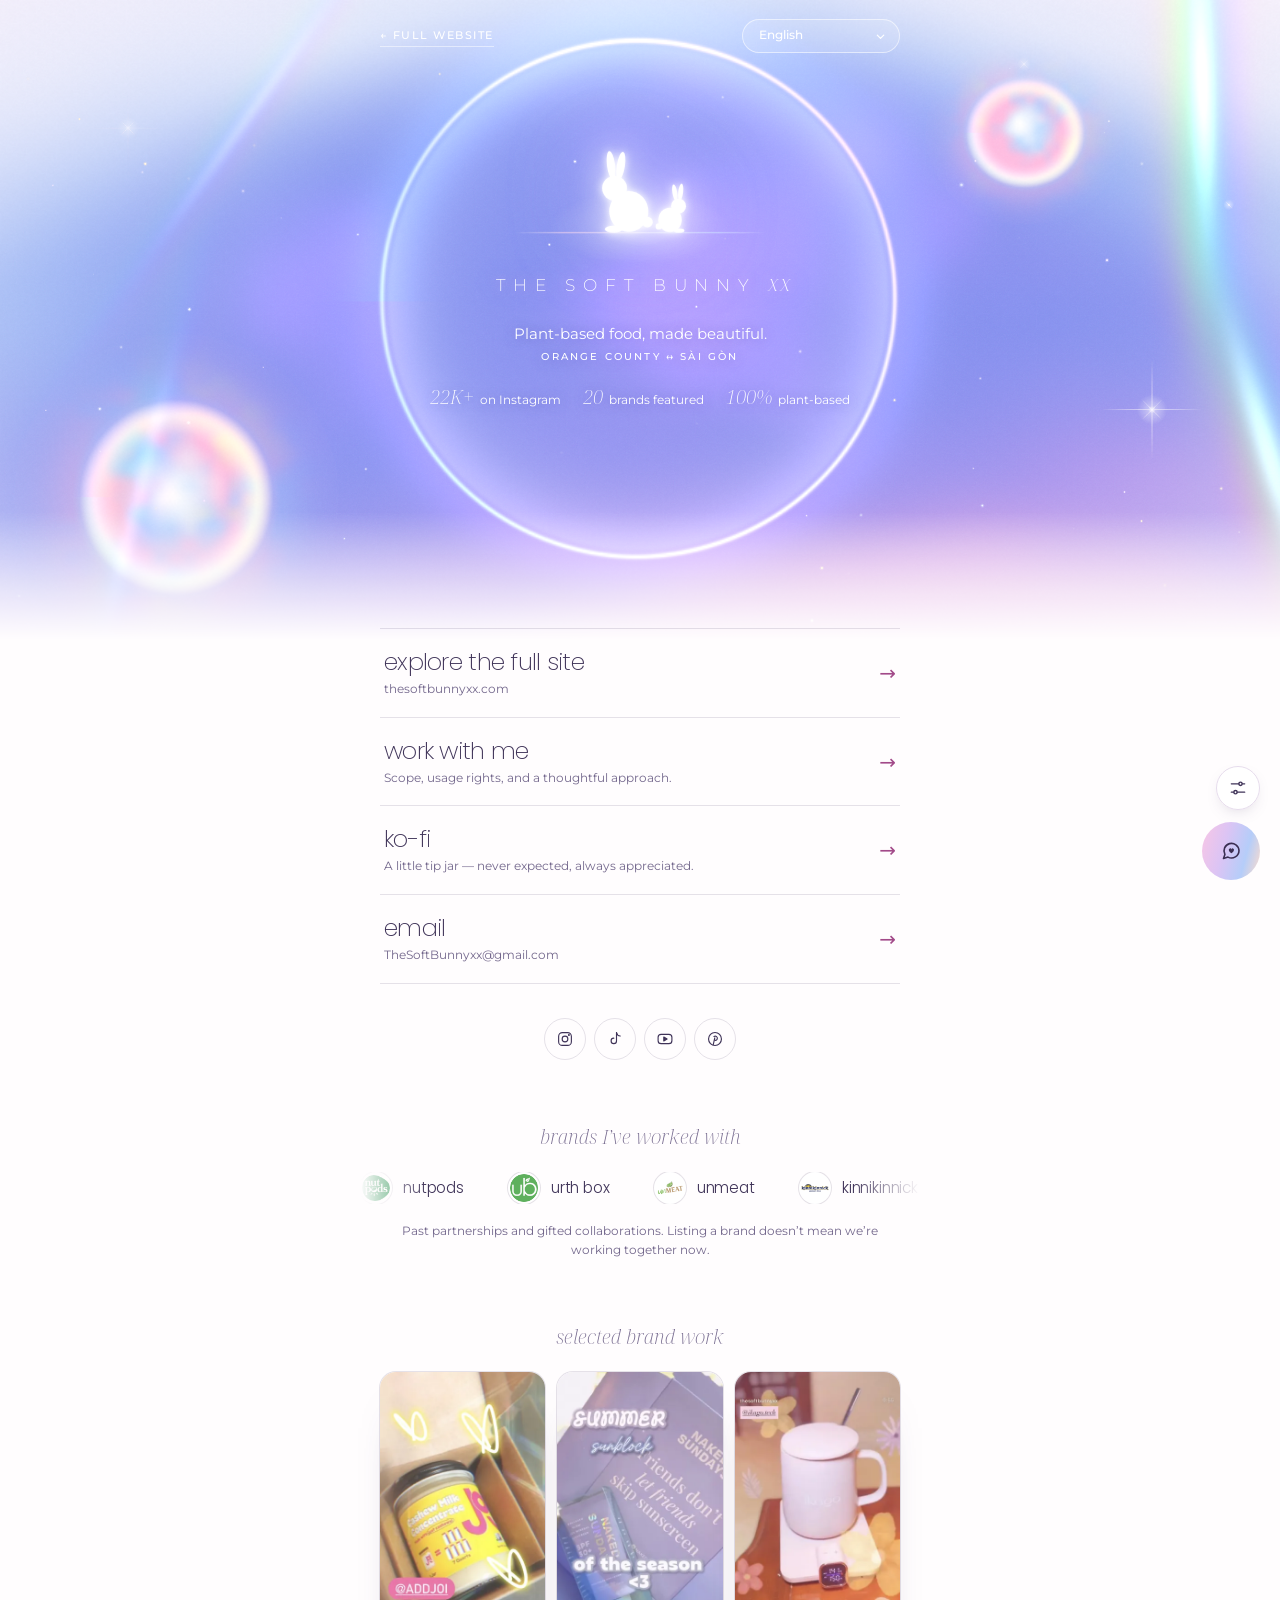
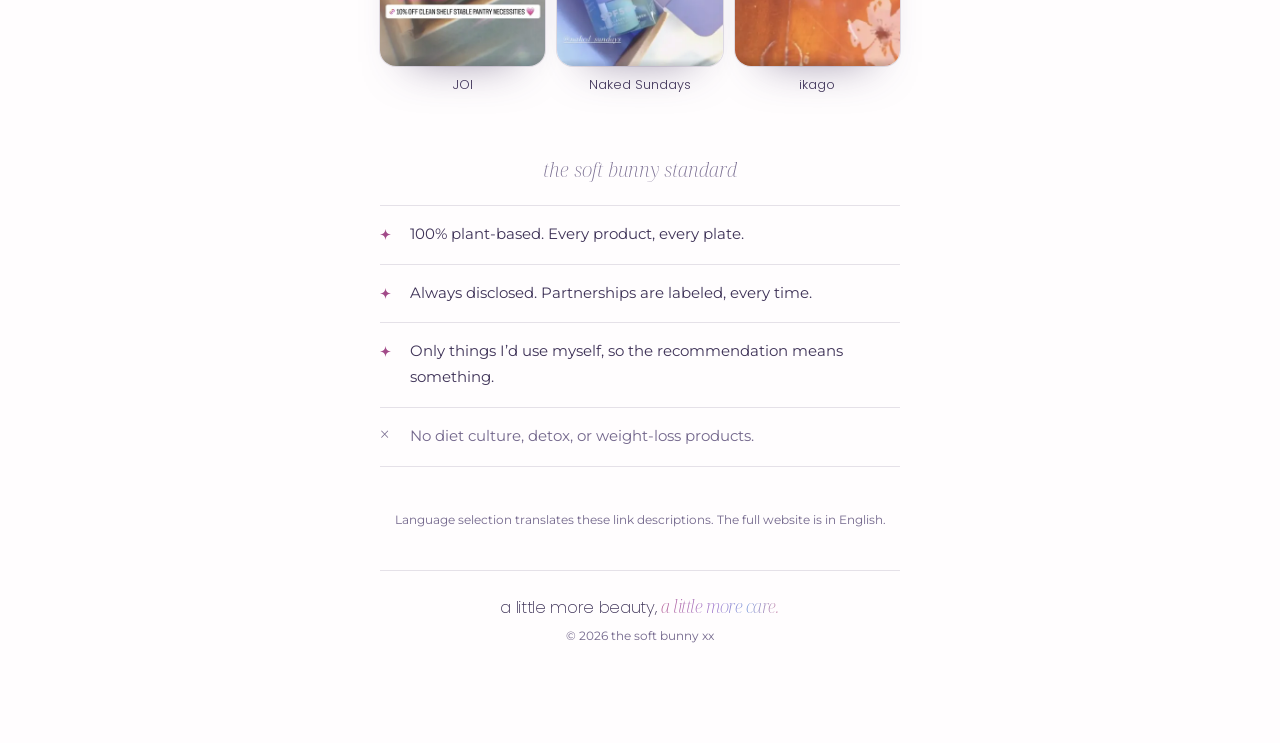
==== commit 89390f07: "Bunny logo and living sky on links, new tab icon, simpler display settings" ====
--- a/links/index.html
+++ b/links/index.html
@@ -17,10 +17,13 @@
 <script src="../assets/preferences.js"></script>
 <link rel="preload" href="../assets/fonts/Poppins-ExtraLight.woff" as="font" type="font/woff" crossorigin>
 <link rel="stylesheet" href="../assets/home.css">
+<link rel="stylesheet" href="../assets/mark.css">
 <link rel="stylesheet" href="../assets/links.css">
 <script src="../assets/site.js" defer></script>
 <script src="../assets/links-languages.js" defer></script>
 <script src="../assets/home.js" defer></script>
+<script src="../assets/mark.js" defer></script>
+<script src="../assets/sky.js" defer></script>
 </head>
 <body class="links">
 <a lang="en" class="skip" href="#main">Skip to content</a>
@@ -30,12 +33,11 @@
   </defs>
 </svg>
 <main class="lk" id="main">
-<div class="lk-light" aria-hidden="true"><i></i></div>
+<div class="lk-sky sbx-stage sky" data-sky aria-hidden="true"></div>
 <div class="lk-bar"><a class="quiet" href="../" lang="en">← full website</a><div class="language-control" hidden><label class="sr-only" for="language" data-i18n="set.lang">Language</label><select id="language"></select></div></div>
 <header class="lk-intro">
-<div class="lk-art" data-r><figure class="arch"><img src="../assets/responsive/gastro-15-480.webp" alt="Avocado arranged into roses on toast" width="480" height="480" fetchpriority="high" decoding="async"></figure><span class="arch-line" aria-hidden="true"></span><svg class="needle" aria-hidden="true"><use href="#sb-star"/></svg></div>
-<div class="table-line" aria-hidden="true"></div>
-<h1 lang="en" dir="ltr" data-r>the soft bunny <em>xx</em></h1>
+<h1 class="sr-only" lang="en" dir="ltr">the soft bunny xx</h1>
+<div class="lk-logo" data-logo="stack" data-mode="night" data-pure data-live lang="en" dir="ltr"></div>
 <p class="lk-tag" data-r data-i18n="h.tag">Plant-based food, made beautiful.</p>
 <p class="lk-place" lang="en" dir="ltr" data-r>Orange County ↔ Sài&nbsp;Gòn</p>
 <p class="lk-proof" lang="en" dir="ltr" data-r><span><strong>22K+</strong> on Instagram</span><span><strong>20</strong> brands featured</span><span><strong>100%</strong> plant-based</span></p>
--- a/assets/home.css
+++ b/assets/home.css
@@ -103,9 +103,12 @@
 .top { position:sticky; top:0; z-index:35; transition:background .5s var(--ease),box-shadow .5s var(--ease),backdrop-filter .5s }
 html.scrolled .top { background:color-mix(in srgb,var(--paper) 82%,transparent); backdrop-filter:blur(16px) saturate(1.2); -webkit-backdrop-filter:blur(16px) saturate(1.2); box-shadow:0 1px 0 var(--hair) }
 .top-in { display:flex; align-items:center; justify-content:space-between; min-height:76px; gap:20px }
-.wordmark { display:inline-flex; align-items:center; gap:10px; text-decoration:none; color:var(--ink); font:300 1.06rem/1 var(--display); letter-spacing:-.02em }
-.wordmark i { font:300 italic 1.08em/1 var(--serif); color:var(--accent); letter-spacing:0 }
-.mark { width:34px; height:34px; color:var(--ink); flex:none }
+.wordmark { display:inline-flex; align-items:flex-end; gap:14px; text-decoration:none; color:var(--ink); font:300 .68rem/1 var(--sans); letter-spacing:.4em; text-transform:uppercase }
+.wordmark span { padding-bottom:3px; white-space:nowrap }
+.wordmark i { font:200 italic 1.4em/1 var(--serif); color:var(--accent); letter-spacing:.04em; text-transform:none }
+.mark { width:46px; height:32px; flex:none; overflow:visible; filter:drop-shadow(0 0 3px rgba(228,193,249,.9)) drop-shadow(0 0 9px rgba(169,222,249,.55)) }
+html.dark .mark { filter:drop-shadow(0 0 3px rgba(255,255,255,.8)) drop-shadow(0 0 10px rgba(196,182,255,.8)) }
+html.mono .mark { filter:drop-shadow(0 0 .6px #1f1f23) }
 .top nav { display:flex; align-items:center; gap:4px }
 .nav-link { position:relative; padding:10px 14px; font:500 .68rem/1 var(--sans); letter-spacing:.16em; text-transform:uppercase; text-decoration:none; color:var(--muted); transition:color .3s }
 .nav-link::after { content:''; position:absolute; left:50%; right:50%; bottom:4px; height:1px; background:var(--aurora); transition:left .45s var(--ease),right .45s var(--ease) }
@@ -283,6 +286,8 @@
 @media(max-width:900px) {
   :root { --wrap:calc(100% - 40px) }
   .top-in { min-height:64px }
+  .wordmark { letter-spacing:.3em; gap:10px; font-size:.62rem }
+  .mark { width:40px; height:28px }
   .nav-link { display:none }
   .hero-grid { grid-template-columns:1fr; gap:56px }
   .hero-copy { padding-bottom:0 }
--- a/assets/mark.css
+++ b/assets/mark.css
@@ -0,0 +1,86 @@
+/* the soft bunny xx · the light mark (v4)
+   Shared by the logo preview and the brand guidelines. Pair with mark.js, which draws the artwork.
+   Rule of the look: every edge is a crisp vector hairline; all softness lives in separate pools of light. */
+
+
+/* ---------- lockup ---------- */
+.sbx { display:inline-flex; flex-direction:column; align-items:center; font-size:var(--s,32px); line-height:1; color:#3f3358; --sub:#73678c; --xx:#a24a89 }
+.sbx-mark { display:block; width:8.6em; height:auto; overflow:visible }
+.sbx-wm { margin:.42em 0 0; white-space:nowrap; font-weight:400 }
+.sbx-tag { margin:1.25em 0 0; font:300 .26em/1 'Montserrat',sans-serif; letter-spacing:.38em; text-transform:uppercase; white-space:nowrap; color:var(--sub); padding-left:.38em }
+
+/* the wordmark: wide, very light capitals with a thin italic xx */
+.sbx-wm.b { font:250 .54em/1 'Montserrat',sans-serif; letter-spacing:.46em; text-transform:uppercase; padding-left:.46em; margin-top:1.3em }
+.sbx-wm.b i { font:200 italic 1.34em/1 'Noto Serif Display',serif; letter-spacing:.04em; text-transform:none; color:var(--xx) }
+/* C · all thin italic serif */
+.sbx-wm.c { font:200 italic 1.1em/1 'Noto Serif Display',serif; letter-spacing:-.01em; margin-top:.7em }
+.sbx-wm.c i { font:inherit }
+
+/* ---------- artwork ---------- */
+.sbx-mark .bo { fill:none; stroke:url(#sbx-rb-day); stroke-width:max(1px,calc(var(--s,32px) * .022)); stroke-linejoin:round }
+.sbx-mark .bg { fill:none; stroke:url(#sbx-rb-day); stroke-width:1.8; opacity:.4; filter:url(#sbx-halo) }
+.sbx-mark .bf { fill:#fff }
+.sbx-mark .hz { stroke:url(#sbx-hz-day); stroke-width:max(.8px,calc(var(--s,32px) * .016)); vector-effect:non-scaling-stroke; stroke-linecap:round }
+.sbx-mark .pl { fill:url(#sbx-pool-day) }
+.sbx-mark .st { fill:url(#sbx-star-day) }
+.sbx-mark .bd { fill:#c9a8f0 }
+.sbx-mark .buns { filter:drop-shadow(0 0 .1em rgba(228,193,249,.75)) drop-shadow(0 0 .34em rgba(169,222,249,.5)) }
+
+/* night: bunnies of white light, the rainbow thins to a pale rim */
+.sbx.night { color:#fff; --sub:rgba(255,255,255,.82); --xx:#fff }
+.sbx.night .bo,.sbx.night .bg { stroke:url(#sbx-rb-night) }
+.sbx.night .bg { opacity:.7 }
+.sbx.night .hz { stroke:url(#sbx-hz-night) }
+.sbx.night .pl { fill:url(#sbx-pool-night) }
+.sbx.night .st,.sbx.night .bd { fill:#fff }
+.sbx.night .buns { filter:drop-shadow(0 0 .08em #fff) drop-shadow(0 0 .3em rgba(255,255,255,.75)) drop-shadow(0 0 .8em rgba(196,182,255,.9)) }
+.sbx.night .sbx-wm { text-shadow:0 0 .5em rgba(255,190,228,.5),0 0 1.4em rgba(140,160,255,.75) }
+
+/* one colour: outline only, for stamps, print, embroidery */
+.sbx.ink .bo,.sbx.ink .hz { stroke:currentColor }
+.sbx.ink .bf { fill:none } .sbx.ink .pl,.sbx.ink .bg { display:none }
+.sbx.ink .st,.sbx.ink .bd { fill:currentColor }
+.sbx.ink .buns { filter:none }
+.sbx.ink { --xx:currentColor }
+
+/* horizontal */
+.sbx.row { flex-direction:row; align-items:center; gap:.5em }
+.sbx.row .sbx-mark { width:4.5em }
+.sbx.row .sbx-wm { margin:0 }
+.sbx.row .sbx-wm.b { margin:0 }
+
+/* ---------- gentle motion (only where .live is set) ---------- */
+.sbx.live .hz { transform-origin:75px 60px; animation:sbx-draw 2.4s cubic-bezier(.65,0,.2,1) .2s both }
+.sbx.live .buns { animation:sbx-fade 1.6s ease 1.5s both }
+.sbx.live .kit { animation:sbx-hop 11s ease-in-out 5s infinite }
+.sbx.live .pl { transform-box:fill-box; transform-origin:50% 50%; animation:sbx-fade 2s ease 1.2s both, sbx-breathe 7s ease-in-out 3s infinite }
+.sbx.live .st { animation:sbx-glint 5s ease-in-out infinite }
+.sbx.live .st:nth-of-type(2) { animation-delay:-1.8s } .sbx.live .st:nth-of-type(3) { animation-delay:-3.4s }
+.sbx.live .sbx-wm { animation:sbx-fade 2s ease 2.1s both }
+.sbx.live .sbx-tag { animation:sbx-fade 2s ease 2.6s both }
+@keyframes sbx-draw { from { transform:scaleX(0); opacity:0 } to { transform:scaleX(1); opacity:1 } }
+@keyframes sbx-fade { from { opacity:0 } }
+@keyframes sbx-breathe { 0%,100% { opacity:.7; transform:scale(.94) } 50% { opacity:1; transform:scale(1.05) } }
+@keyframes sbx-glint { 0%,100% { opacity:.3 } 50% { opacity:1 } }
+@keyframes sbx-hop { 0%,91%,100% { translate:0 0 } 93% { translate:0 -3px } 95% { translate:2px 0 } 97% { translate:2px -2px } 99% { translate:0 0 } }
+
+/* ---------- aurora stage ---------- */
+/* sky: pure white bunnies on the periwinkle-to-orchid sky */
+.sbx-stage.sky { background:
+  linear-gradient(118deg,transparent 16%,rgba(190,246,255,.42) 26%,rgba(255,255,255,.22) 31%,rgba(255,200,236,.2) 37%,transparent 48%),
+  radial-gradient(80% 70% at 50% 60%,rgba(255,255,255,.2),transparent 60%),
+  linear-gradient(165deg,#8fb3f4 0%,#8f9df0 38%,#b19cef 66%,#e3aee6 100%) }
+.sbx-stage.sky::after { content:''; position:absolute; inset:0; z-index:-1; opacity:.2; mix-blend-mode:soft-light;
+  background:url("data:image/svg+xml,%3Csvg xmlns='http://www.w3.org/2000/svg' width='220' height='220'%3E%3Cfilter id='n'%3E%3CfeTurbulence type='fractalNoise' baseFrequency='.9' numOctaves='2' stitchTiles='stitch'/%3E%3C/filter%3E%3Crect width='220' height='220' filter='url(%23n)'/%3E%3C/svg%3E") }
+/* pure: no rim, no stars. Just the two bunnies and their line. */
+.sbx.pure .bo,.sbx.pure .bg,.sbx.pure .st,.sbx.pure .bd { display:none }
+
+.sbx-stage { position:relative; overflow:hidden; isolation:isolate; display:grid; place-items:center }
+.sbx-stage > .sbx-aurora { position:absolute; inset:0; width:100%; height:100%; z-index:-1 }
+.sbx-stage.day { background:linear-gradient(180deg,#fff 0%,#fffafd 55%,#f5f8ff 100%) }
+.sbx-stage.night { background:linear-gradient(180deg,#1d1c4a 0%,#34358a 42%,#6f70cf 78%,#b9a4ec 100%) }
+.sbx-aurora .twk { animation:sbx-glint 6s ease-in-out infinite }
+.sbx-aurora .veil { animation:sbx-veil 14s ease-in-out infinite alternate }
+.sbx-aurora .veil.b { animation-duration:19s; animation-direction:alternate-reverse }
+@keyframes sbx-veil { from { transform:translateX(-14px) } to { transform:translateX(14px) } }
+@media(prefers-reduced-motion:reduce) { .sbx *,.sbx-aurora * { animation:none !important } }
--- a/assets/links.css
+++ b/assets/links.css
@@ -1,10 +1,6 @@
 /* /links: the link-in-bio page. Loads after home.css and shares its tokens, arch, strip and story frames. */
 .lk { position:relative; width:min(520px,100% - 40px); margin-inline:auto; padding-bottom:40px; isolation:isolate }
-body.links { background:linear-gradient(180deg,var(--blush) 0,var(--paper) 620px) var(--paper) }
-.lk-light { position:absolute; z-index:-1; top:-40px; left:50%; width:min(760px,100vw); height:760px; translate:-50% 0; overflow:hidden; pointer-events:none }
-.lk-light i { position:absolute; left:50%; top:0; width:760px; height:760px; margin-left:-380px; border-radius:50%; background:radial-gradient(closest-side,rgba(249,198,229,.5),rgba(220,196,244,.32) 40%,rgba(181,205,249,.16) 64%,transparent 100%); animation:pool 7s ease-in-out infinite }
-html.dark .lk-light i { background:radial-gradient(closest-side,rgba(220,170,207,.18),rgba(188,171,221,.11) 42%,rgba(156,178,226,.05) 66%,transparent 100%) }
-html.mono .lk-light { display:none }
+body.links { background:var(--paper) }
 
 .lk-bar { display:flex; align-items:center; justify-content:space-between; gap:16px; min-height:72px }
 .lk-bar .quiet { font-size:.66rem }
@@ -13,12 +9,6 @@
 [dir=rtl] .language-control select { padding:9px 16px 9px 34px; background-position:left 13px center }
 
 .lk-intro { text-align:center; padding-top:34px }
-.lk-art { position:relative; width:148px; margin-inline:auto }
-.lk-art .arch { box-shadow:0 22px 40px -28px rgba(74,60,102,.5) }
-.lk-art .arch-line { inset:-10px -10px 0 }
-.lk-art .needle { position:absolute; left:50%; top:-17px; width:14px; height:14px; translate:-50% 0; color:var(--accent); animation:twinkle 5s ease-in-out infinite }
-.lk-intro .table-line { margin-bottom:34px }
-.lk-intro h1 { font-size:clamp(2.1rem,9vw,2.7rem); letter-spacing:-.04em; margin-bottom:14px }
 .lk-tag { color:var(--ink); font-size:.95rem }
 .lk-place { margin-top:2px; font:500 .62rem/1.6 var(--sans); letter-spacing:.22em; text-transform:uppercase; color:var(--muted) }
 .lk-proof { display:flex; flex-wrap:wrap; justify-content:center; gap:4px 22px; margin-top:22px; font-size:.78rem; color:var(--muted) }
@@ -26,7 +16,7 @@
 .lk-proof strong { font:200 italic 1.2rem/1 var(--serif); color:var(--ink); margin-inline-end:3px }
 
 /* the links themselves: large hairline rows */
-.lk-rows { margin-top:40px; border-top:1px solid var(--hair) }
+.lk-rows { margin-top:8px; border-top:1px solid var(--hair) }
 .lk-row { position:relative; display:flex; align-items:center; justify-content:space-between; gap:18px; min-height:84px; padding:18px 4px; border-bottom:1px solid var(--hair); text-decoration:none; color:var(--ink) }
 .lk-row::after { content:''; position:absolute; inset-inline-start:0; bottom:-1px; width:0; height:1px; background:var(--aurora); transition:width .7s var(--ease) }
 .lk-row:hover::after,.lk-row:focus-visible::after { width:100% }
@@ -60,3 +50,18 @@
 /* Translated titles: Poppins has no Vietnamese or Cyrillic, so other languages use Montserrat Light throughout instead of mixing fonts mid-word. */
 html:not([lang=en]) .lk-row strong { font:300 1.3rem/1.3 var(--sans); letter-spacing:-.02em }
 html:not([lang=en]) .lk-row strong[lang=en] { font:200 1.5rem/1.25 var(--display); letter-spacing:-.03em }
+
+/* The living sky behind the top of the page, with the bunny logo in its orb. */
+.lk-sky { position:absolute; z-index:-1; top:0; left:50%; width:100vw; height:640px; translate:-50% 0; display:block;
+  -webkit-mask-image:linear-gradient(180deg,#000 80%,transparent 100%); mask-image:linear-gradient(180deg,#000 80%,transparent 100%) }
+html.mono .lk-sky { display:none }
+.lk-intro { padding-top:54px; min-height:548px }
+.lk-logo { --s:clamp(24px,7.4vw,31px); display:flex }
+html:not(.mono) .lk-bar .quiet,html:not(.mono) .lk-tag,html:not(.mono) .lk-place,html:not(.mono) .lk-proof,html:not(.mono) .lk-proof strong { color:#fff }
+html:not(.mono) .lk-bar .quiet::after { background:rgba(255,255,255,.5) }
+html:not(.mono) .lk-intro :is(.lk-tag,.lk-place,.lk-proof) { text-shadow:0 1px 14px rgba(70,70,160,.45) }
+html:not(.mono) .language-control select { color:#fff; border-color:rgba(255,255,255,.55); background-color:rgba(255,255,255,.14); background-image:url("data:image/svg+xml,%3Csvg xmlns='http://www.w3.org/2000/svg' viewBox='0 0 12 12' fill='none' stroke='%23ffffff' stroke-width='1.3' stroke-linecap='round' stroke-linejoin='round'%3E%3Cpath d='M2.5 4.5 6 8l3.5-3.5'/%3E%3C/svg%3E") }
+.language-control select option { color:#3f3358 }
+.lk-tag { margin-top:26px }
+html.mono .lk-logo { color:#1f1f23 }
+html.mono .lk-logo .bf { fill:#1f1f23 } html.mono .lk-logo .hz { stroke:#1f1f23 } html.mono .lk-logo .buns { filter:none } html.mono .lk-logo .pl { display:none } html.mono .lk-logo { --xx:#1f1f23 }
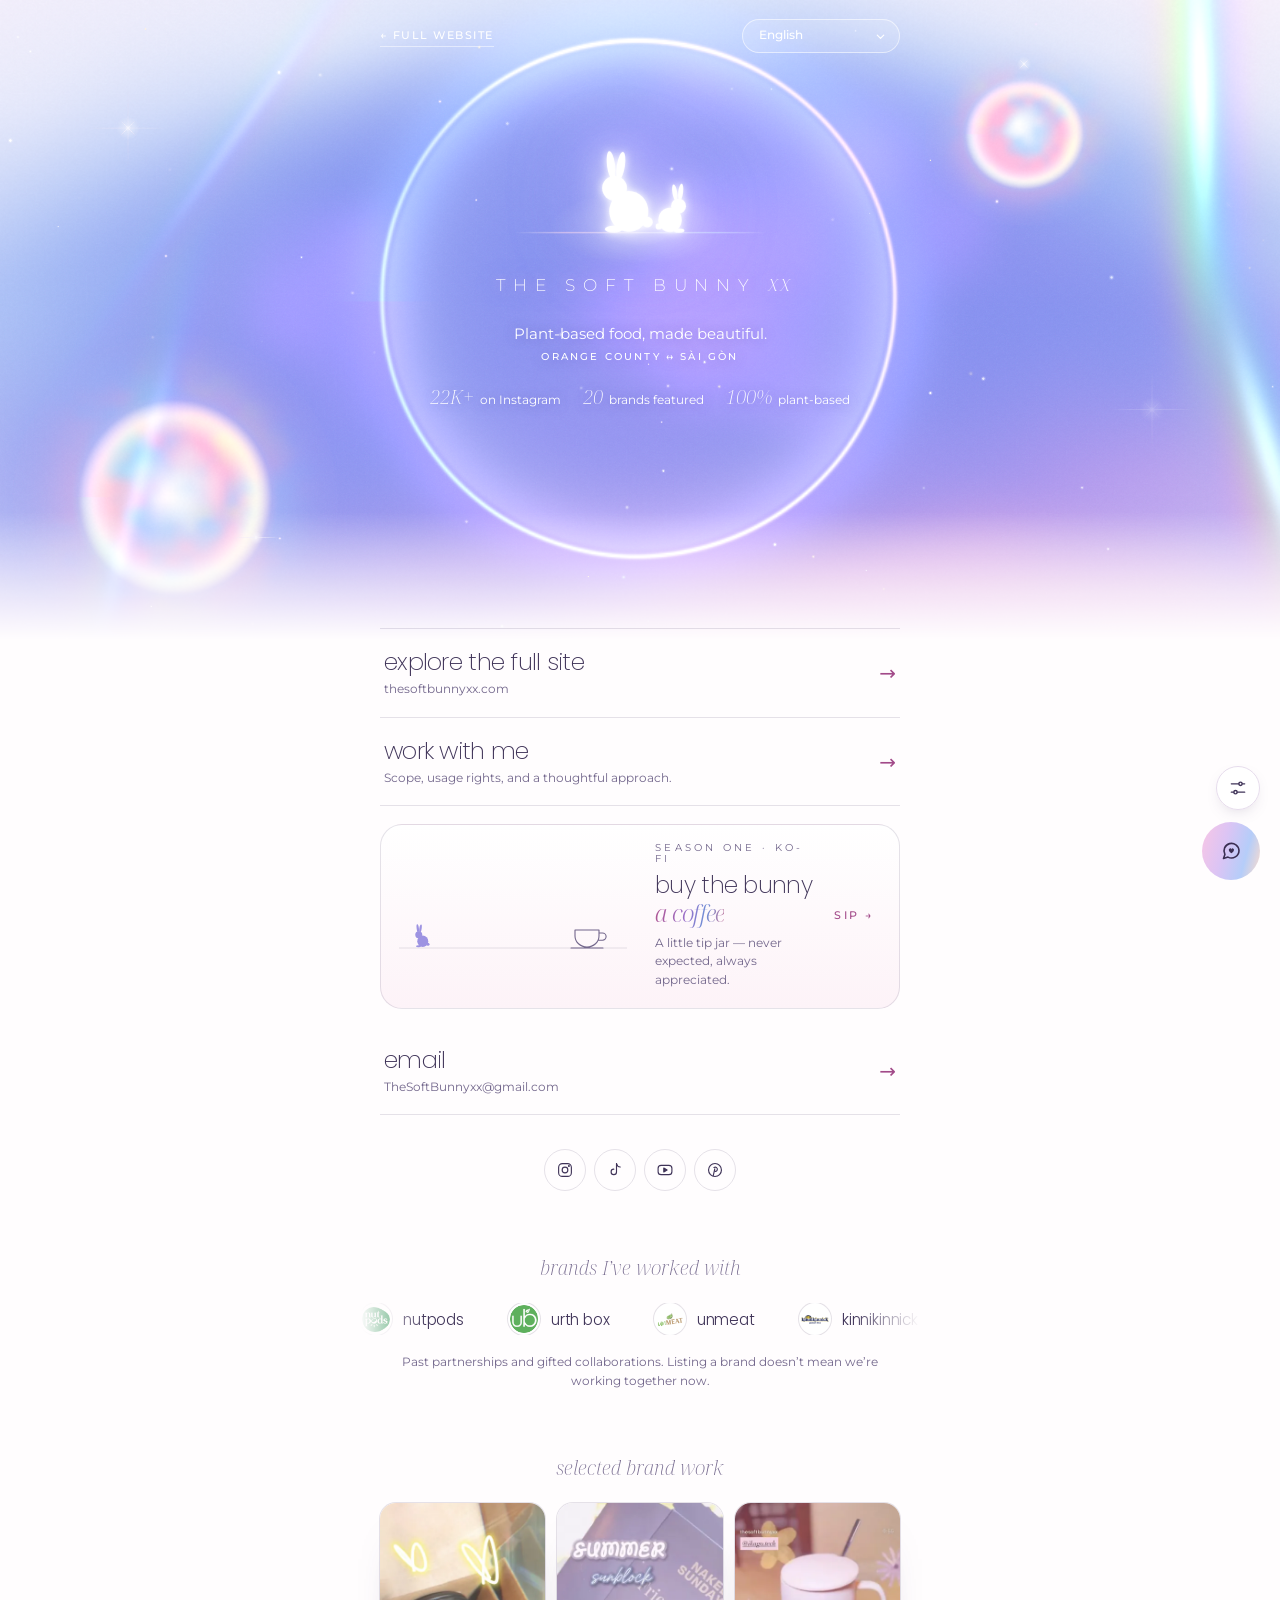
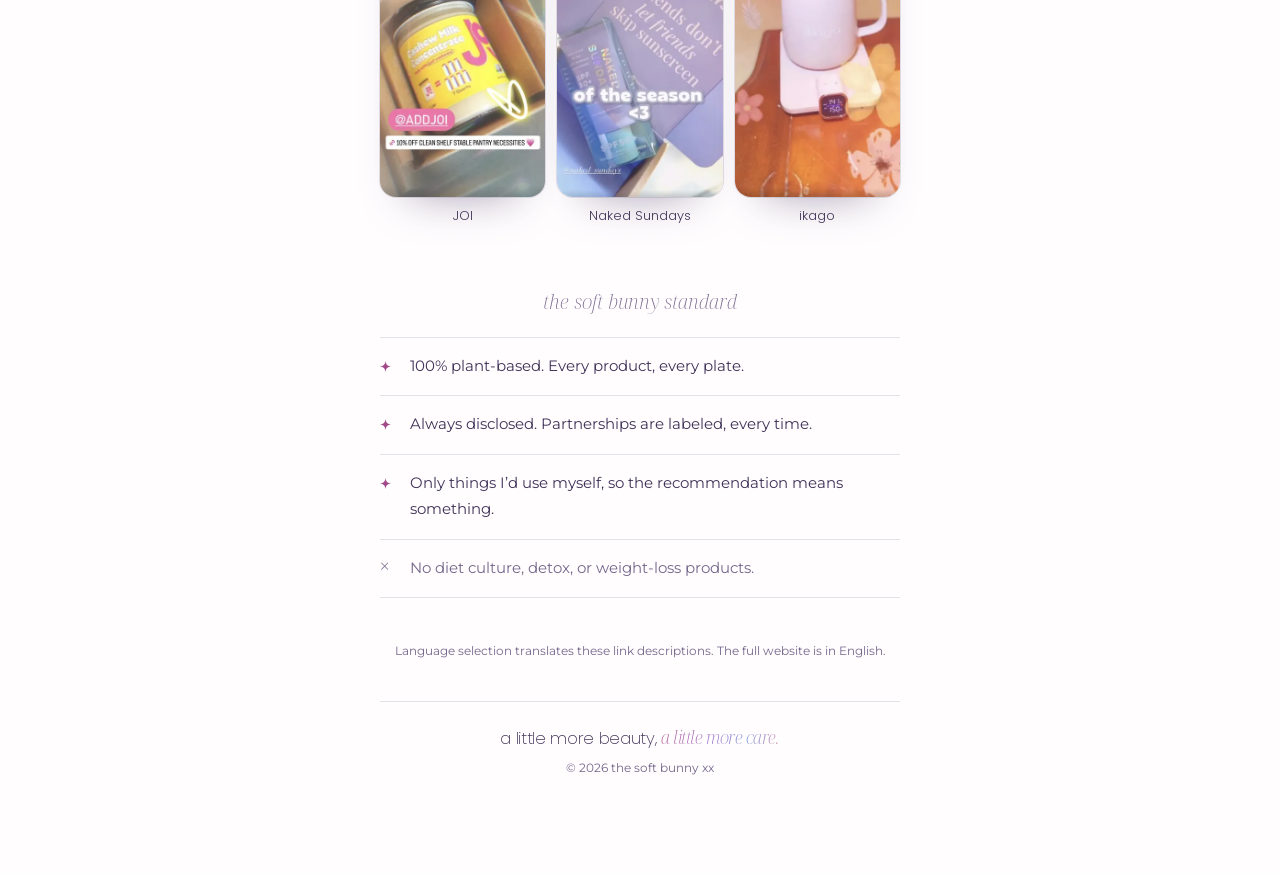
==== commit 1d3f9346: "Ko-fi card: bunny hops into a coffee cup on the homepage and links" ====
--- a/links/index.html
+++ b/links/index.html
@@ -45,7 +45,11 @@
 <nav class="lk-rows" aria-label="Links">
 <a class="lk-row" data-r href="../"><span><strong data-i18n="c.site_t">Explore the full site</strong><small lang="en" dir="ltr">thesoftbunnyxx.com</small></span><span class="lk-arrow" aria-hidden="true">→</span></a>
 <a class="lk-row" data-r href="../#brands"><span><strong data-i18n="g.work">Work with me</strong><small data-i18n="c.collab_s">Scope, usage rights, and a thoughtful approach.</small></span><span class="lk-arrow" aria-hidden="true">→</span></a>
-<a class="lk-row" data-r href="https://ko-fi.com/thesoftbunnyxx" target="_blank" rel="noopener noreferrer"><span><strong lang="en">Ko-fi</strong><small data-i18n="c.kofi_s">A little tip jar — never expected, always appreciated.</small></span><span class="lk-arrow" aria-hidden="true">→</span></a>
+<a class="kofi" href="https://ko-fi.com/thesoftbunnyxx/" target="_blank" rel="noopener noreferrer" data-r>
+<span class="kofi-art" aria-hidden="true"><svg class="scene" viewBox="0 0 240 90"><defs><linearGradient id="kofi-rb" gradientUnits="userSpaceOnUse" x1="30" x2="196" y1="0" y2="0"><stop offset="0" stop-color="#b5c4f4"/><stop offset=".35" stop-color="#cfaef0"/><stop offset=".62" stop-color="#f3b4d0"/><stop offset=".82" stop-color="#f6d2a6"/><stop offset="1" stop-color="#8fd6c4"/></linearGradient></defs><line class="hz" x1="6" x2="234" y1="76" y2="76"/><path class="trail" pathLength="1" d="M30 76 Q 112 -5.9 194 58"/><path class="cup" d="M182 58 H206 V64 a12 11 0 0 1 -24 0 Z M206 61 h3.5 a3.6 3.6 0 0 1 0 7.2 h-4.5 M178 76 H210"/><path class="steam" d="M190 51 c-2.2 -3 2.2 -5 0 -9"/><path class="steam" d="M198 51 c-2.2 -3 2.2 -5 0 -9"/><path class="glint" d="M214 36 C214.2 39.6 214.7 41.6 216.4 42 C214.7 42.4 214.2 44.4 214 48 C213.8 44.4 213.3 42.4 211.6 42 C213.3 41.6 213.8 39.6 214 36Z"/></svg><span class="kofi-bun"><span class="kofi-y"><svg viewBox="0 0 44 47"><ellipse cx="21.5" cy="34" rx="11" ry="11.5"/><circle cx="13.5" cy="21" r="7"/><ellipse cx="11.5" cy="8" rx="2.3" ry="8" transform="rotate(-7 11.5 8)"/><ellipse cx="17" cy="8.5" rx="2.3" ry="8" transform="rotate(9 17 8.5)"/><circle cx="32" cy="40" r="3"/><ellipse cx="13" cy="44" rx="5" ry="2"/></svg></span></span></span>
+<span class="kofi-text"><small class="kicker" lang="en">season one · ko-fi</small><strong lang="en">buy the bunny <em>a coffee</em></strong><small class="sub" data-i18n="c.kofi_s">A little tip jar — never expected, always appreciated.</small></span>
+<span class="kofi-go" aria-hidden="true">sip →</span>
+</a>
 <a class="lk-row" data-r href="mailto:TheSoftBunnyxx@gmail.com"><span><strong data-i18n="c.email_t">Email</strong><small lang="en" dir="ltr">TheSoftBunnyxx@gmail.com</small></span><span class="lk-arrow" aria-hidden="true">→</span></a>
 </nav>
 <nav class="socials" data-r aria-label="Social accounts"><a href="https://www.instagram.com/thesoftbunnyxx" target="_blank" rel="noopener noreferrer" aria-label="Instagram"><svg viewBox="0 0 24 24" aria-hidden="true"><rect x="3.5" y="3.5" width="17" height="17" rx="5"/><circle cx="12" cy="12" r="3.8"/><circle cx="17.2" cy="6.8" r=".6" fill="currentColor"/></svg></a><a href="https://www.tiktok.com/@thesoftbunnyxx" target="_blank" rel="noopener noreferrer" aria-label="TikTok"><svg viewBox="0 0 24 24" aria-hidden="true"><path d="M14 3.5v11a3.6 3.6 0 1 1-3.6-3.6"/><path d="M14 3.5c.5 2.6 2.3 4.3 5 4.5"/></svg></a><a href="https://www.youtube.com/@thesoftbunnyxx" target="_blank" rel="noopener noreferrer" aria-label="YouTube"><svg viewBox="0 0 24 24" aria-hidden="true"><rect x="2.8" y="5.8" width="18.4" height="12.4" rx="4"/><path d="M10.4 9.4v5.2l4.4-2.6z" fill="currentColor"/></svg></a><a href="https://www.pinterest.com/thesoftbunnyxx/" target="_blank" rel="noopener noreferrer" aria-label="Pinterest"><svg viewBox="0 0 24 24" aria-hidden="true"><circle cx="12" cy="12" r="8.6"/><path d="M10.6 8.6c2.9-1.1 5 .7 4.5 3-.4 2-2.5 2.7-3.6 1.6"/><path d="M11.7 10.4 9.7 19.6"/></svg></a></nav>
--- a/assets/home.css
+++ b/assets/home.css
@@ -409,3 +409,70 @@
 @keyframes breathe { 0%,100% { box-shadow:0 6px 18px -8px rgba(199,125,186,.35) } 50% { box-shadow:0 8px 30px -4px rgba(181,205,249,.75),0 0 22px rgba(249,198,229,.55) } }
 @media(prefers-reduced-motion:reduce) { .sb-fab-message { animation:none } }
 .sb-pop-title,.sb-drawer-head p { text-transform:lowercase }
+
+/* Ko-fi: "buy the bunny a coffee". A real projectile: the bunny crouches, leaps (steady across, rising and
+   falling under gravity), lands on the cup rim and settles; a hairline trail draws behind it and fades.
+   Pure CSS, 7s loop; hover quickens the steam. Reduced motion: the bunny rests at the start, no trail. */
+.kofi { --kb:#9d93e2; position:relative; display:grid; grid-template-columns:240px 1fr auto; align-items:center; gap:22px; max-width:640px; margin:48px auto 0; padding:18px 24px 18px 12px; border:1px solid var(--hair); border-radius:22px; background:linear-gradient(180deg,var(--surface),var(--blush)); color:var(--ink); text-decoration:none; text-align:start; overflow:hidden; transition:border-color .5s var(--ease),box-shadow .6s var(--ease),transform .6s var(--ease) }
+html.dark .kofi { --kb:#c9bdf6 }
+.kofi::before { content:''; position:absolute; inset:auto 0 0 0; height:1px; background:var(--aurora); transform:scaleX(0); transform-origin:left; transition:transform .9s var(--ease) }
+.kofi:hover,.kofi:focus-visible { border-color:transparent; box-shadow:var(--shadow); transform:translateY(-2px) }
+.kofi:hover::before,.kofi:focus-visible::before { transform:scaleX(1) }
+.kofi-art { position:relative; width:240px; height:90px }
+.kofi-art svg.scene { position:absolute; inset:0; width:240px; height:90px; overflow:visible }
+.kofi-art .hz { stroke:var(--hair); stroke-width:1 }
+.kofi-art .trail { fill:none; stroke:url(#kofi-rb); stroke-width:1; stroke-linecap:round; stroke-dasharray:1 1; stroke-dashoffset:1; opacity:0; animation:kofi-trail 7s infinite }
+.kofi-art .cup { fill:none; stroke:var(--muted); stroke-width:1.1; stroke-linecap:round; stroke-linejoin:round }
+.kofi-art .steam { fill:none; stroke:var(--accent); stroke-width:1; stroke-linecap:round; opacity:0; animation:kofi-steam 4.2s ease-in-out infinite }
+.kofi-art .steam + .steam { animation-delay:2.1s }
+.kofi:hover .steam,.kofi:focus-visible .steam { animation-duration:2.6s }
+.kofi-art .glint { fill:var(--accent); opacity:0; transform-box:fill-box; transform-origin:center; animation:kofi-glint 7s infinite }
+.kofi-bun { position:absolute; left:0; top:52px; width:22px; height:24px; color:var(--kb); transform:translateX(19px); animation:kofi-x 7s infinite }
+.kofi-y { display:block; width:100%; height:100%; animation:kofi-y 7s infinite }
+.kofi-y svg { display:block; width:100%; height:100%; fill:currentColor; transform-origin:50% 100%; animation:kofi-squash 7s infinite }
+.kofi-text small.kicker { display:block; font:400 .64rem/1 var(--sans); letter-spacing:.32em; text-transform:uppercase; color:var(--muted); margin-bottom:8px }
+.kofi-text strong { display:block; font:200 1.45rem/1.2 var(--display); letter-spacing:-.03em; text-transform:lowercase }
+.kofi-text strong em { font-family:var(--serif); font-style:italic; font-weight:300; background:var(--iri); -webkit-background-clip:text; background-clip:text; color:transparent }
+.kofi-text small.sub { display:block; margin-top:5px; font-size:.78rem; line-height:1.5; color:var(--muted) }
+.kofi-go { font:500 .66rem/1 var(--sans); letter-spacing:.24em; text-transform:uppercase; color:var(--accent); white-space:nowrap; transition:transform .5s var(--ease) }
+.kofi:hover .kofi-go,.kofi:focus-visible .kofi-go { transform:translateX(5px) }
+/* across: still, then constant speed (x 30 to 194), then reset while hidden */
+@keyframes kofi-x {
+  0%,36% { transform:translateX(19px); opacity:1; animation-timing-function:linear }
+  58% { transform:translateX(183px); opacity:1 }
+  64% { transform:translateX(183px); opacity:1; animation-timing-function:ease-in }
+  71% { transform:translateX(183px); opacity:0 }
+  71.1%,78% { transform:translateX(19px); opacity:0; animation-timing-function:ease-out }
+  86%,100% { transform:translateX(19px); opacity:1 }
+}
+/* up and down: decelerate to the apex (46px up), accelerate down to the rim (18px up) */
+@keyframes kofi-y {
+  0%,36% { transform:translateY(0); animation-timing-function:cubic-bezier(.33,.67,.67,1) }
+  48.4% { transform:translateY(-46px); animation-timing-function:cubic-bezier(.33,0,.67,.33) }
+  58%,71% { transform:translateY(-18px) }
+  71.1%,100% { transform:translateY(0) }
+}
+/* crouch, stretch, settle */
+@keyframes kofi-squash {
+  0%,31% { transform:scale(1,1) }
+  35% { transform:scale(1.06,.9); animation-timing-function:cubic-bezier(.2,.8,.3,1) }
+  39% { transform:scale(.96,1.05) }
+  45%,57% { transform:scale(1,1) }
+  59.5% { transform:scale(1.06,.92); animation-timing-function:cubic-bezier(.2,.8,.3,1) }
+  64%,100% { transform:scale(1,1) }
+}
+/* the trail draws at the bunny's arc speed (quick, slow at the apex, quick), then fades */
+@keyframes kofi-trail {
+  0%,36% { stroke-dashoffset:1; opacity:.85; animation-timing-function:cubic-bezier(.2,.42,.8,.58) }
+  58% { stroke-dashoffset:0; opacity:.85; animation-timing-function:ease-in-out }
+  76%,100% { stroke-dashoffset:0; opacity:0 }
+}
+@keyframes kofi-glint { 0%,58.5% { opacity:0; transform:scale(.3) } 61.5% { opacity:1; transform:scale(1) } 70%,100% { opacity:0; transform:scale(.5) } }
+@keyframes kofi-steam { 0% { opacity:0; transform:translateY(3px) } 35% { opacity:.6 } 100% { opacity:0; transform:translateY(-10px) } }
+@media(max-width:620px) {
+  .kofi { grid-template-columns:1fr; justify-items:center; text-align:center; padding:16px 18px 22px; gap:10px }
+}
+@media(prefers-reduced-motion:reduce) {
+  .kofi-bun,.kofi-y,.kofi-y svg,.kofi-art .trail,.kofi-art .glint { animation:none } .kofi-art .steam { opacity:.45; animation:none }
+}
+html.rm .kofi-bun { transform:translateX(19px); opacity:1 } html.rm .kofi-y { transform:none } html.rm .kofi-art .trail { opacity:0 } html.rm .kofi-art .steam { opacity:.45 }
--- a/assets/links.css
+++ b/assets/links.css
@@ -65,3 +65,4 @@
 .lk-tag { margin-top:26px }
 html.mono .lk-logo { color:#1f1f23 }
 html.mono .lk-logo .bf { fill:#1f1f23 } html.mono .lk-logo .hz { stroke:#1f1f23 } html.mono .lk-logo .buns { filter:none } html.mono .lk-logo .pl { display:none } html.mono .lk-logo { --xx:#1f1f23 }
+.lk-rows .kofi { margin:18px 0; max-width:none }
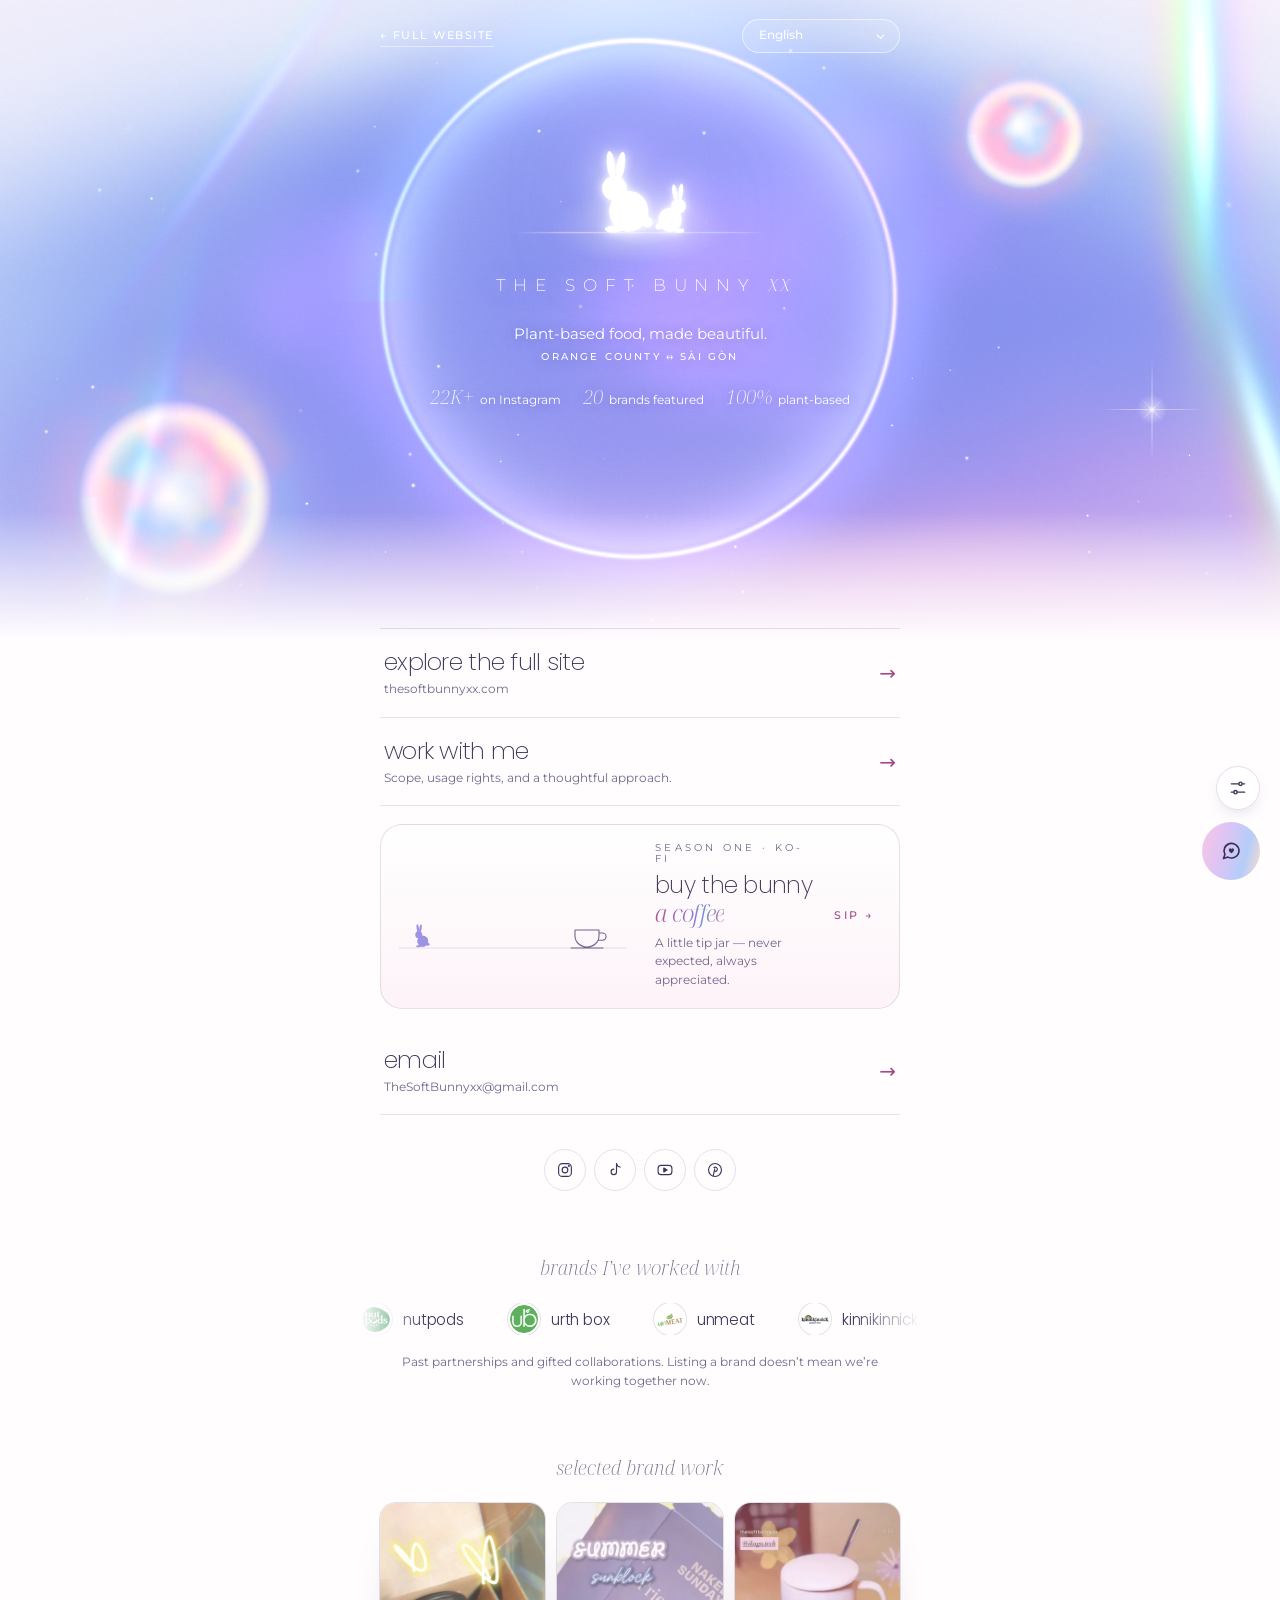
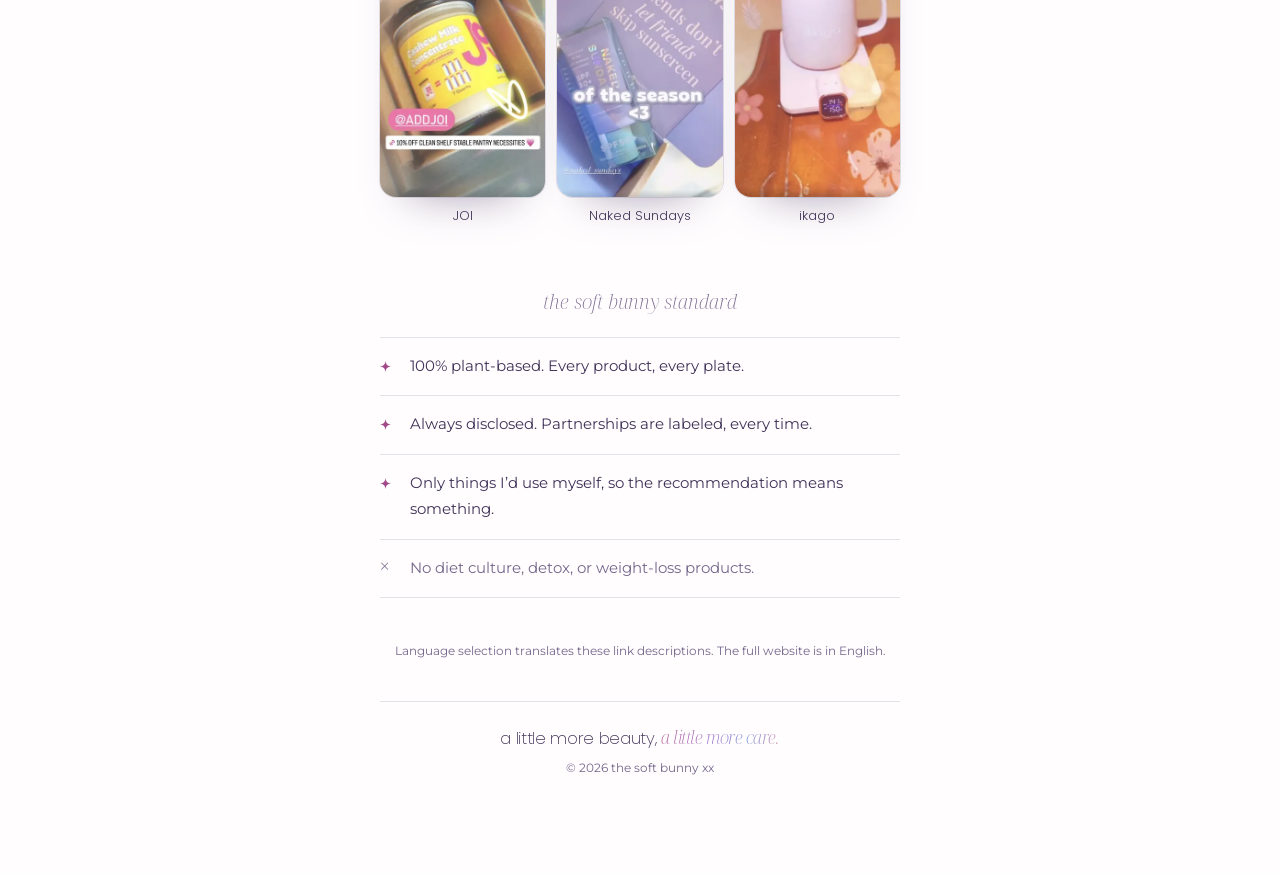
==== commit 530953d2: "Refresh cached styles so the Ko-fi card loads styled" ====
--- a/links/index.html
+++ b/links/index.html
@@ -16,14 +16,14 @@
 <link rel="icon" type="image/svg+xml" href="../assets/bunny.svg">
 <script src="../assets/preferences.js"></script>
 <link rel="preload" href="../assets/fonts/Poppins-ExtraLight.woff" as="font" type="font/woff" crossorigin>
-<link rel="stylesheet" href="../assets/home.css">
-<link rel="stylesheet" href="../assets/mark.css">
-<link rel="stylesheet" href="../assets/links.css">
-<script src="../assets/site.js" defer></script>
-<script src="../assets/links-languages.js" defer></script>
-<script src="../assets/home.js" defer></script>
-<script src="../assets/mark.js" defer></script>
-<script src="../assets/sky.js" defer></script>
+<link rel="stylesheet" href="../assets/home.css?v=20261112">
+<link rel="stylesheet" href="../assets/mark.css?v=20261112">
+<link rel="stylesheet" href="../assets/links.css?v=20261112">
+<script src="../assets/site.js?v=20261112" defer></script>
+<script src="../assets/links-languages.js?v=20261112" defer></script>
+<script src="../assets/home.js?v=20261112" defer></script>
+<script src="../assets/mark.js?v=20261112" defer></script>
+<script src="../assets/sky.js?v=20261112" defer></script>
 </head>
 <body class="links">
 <a lang="en" class="skip" href="#main">Skip to content</a>
@@ -46,7 +46,7 @@
 <a class="lk-row" data-r href="../"><span><strong data-i18n="c.site_t">Explore the full site</strong><small lang="en" dir="ltr">thesoftbunnyxx.com</small></span><span class="lk-arrow" aria-hidden="true">→</span></a>
 <a class="lk-row" data-r href="../#brands"><span><strong data-i18n="g.work">Work with me</strong><small data-i18n="c.collab_s">Scope, usage rights, and a thoughtful approach.</small></span><span class="lk-arrow" aria-hidden="true">→</span></a>
 <a class="kofi" href="https://ko-fi.com/thesoftbunnyxx/" target="_blank" rel="noopener noreferrer" data-r>
-<span class="kofi-art" aria-hidden="true"><svg class="scene" viewBox="0 0 240 90"><defs><linearGradient id="kofi-rb" gradientUnits="userSpaceOnUse" x1="30" x2="196" y1="0" y2="0"><stop offset="0" stop-color="#b5c4f4"/><stop offset=".35" stop-color="#cfaef0"/><stop offset=".62" stop-color="#f3b4d0"/><stop offset=".82" stop-color="#f6d2a6"/><stop offset="1" stop-color="#8fd6c4"/></linearGradient></defs><line class="hz" x1="6" x2="234" y1="76" y2="76"/><path class="trail" pathLength="1" d="M30 76 Q 112 -5.9 194 58"/><path class="cup" d="M182 58 H206 V64 a12 11 0 0 1 -24 0 Z M206 61 h3.5 a3.6 3.6 0 0 1 0 7.2 h-4.5 M178 76 H210"/><path class="steam" d="M190 51 c-2.2 -3 2.2 -5 0 -9"/><path class="steam" d="M198 51 c-2.2 -3 2.2 -5 0 -9"/><path class="glint" d="M214 36 C214.2 39.6 214.7 41.6 216.4 42 C214.7 42.4 214.2 44.4 214 48 C213.8 44.4 213.3 42.4 211.6 42 C213.3 41.6 213.8 39.6 214 36Z"/></svg><span class="kofi-bun"><span class="kofi-y"><svg viewBox="0 0 44 47"><ellipse cx="21.5" cy="34" rx="11" ry="11.5"/><circle cx="13.5" cy="21" r="7"/><ellipse cx="11.5" cy="8" rx="2.3" ry="8" transform="rotate(-7 11.5 8)"/><ellipse cx="17" cy="8.5" rx="2.3" ry="8" transform="rotate(9 17 8.5)"/><circle cx="32" cy="40" r="3"/><ellipse cx="13" cy="44" rx="5" ry="2"/></svg></span></span></span>
+<span class="kofi-art" aria-hidden="true"><svg class="scene" viewBox="0 0 240 90" width="240" height="90"><defs><linearGradient id="kofi-rb" gradientUnits="userSpaceOnUse" x1="30" x2="196" y1="0" y2="0"><stop offset="0" stop-color="#b5c4f4"/><stop offset=".35" stop-color="#cfaef0"/><stop offset=".62" stop-color="#f3b4d0"/><stop offset=".82" stop-color="#f6d2a6"/><stop offset="1" stop-color="#8fd6c4"/></linearGradient></defs><line class="hz" x1="6" x2="234" y1="76" y2="76"/><path class="trail" pathLength="1" d="M30 76 Q 112 -5.9 194 58"/><path class="cup" d="M182 58 H206 V64 a12 11 0 0 1 -24 0 Z M206 61 h3.5 a3.6 3.6 0 0 1 0 7.2 h-4.5 M178 76 H210"/><path class="steam" d="M190 51 c-2.2 -3 2.2 -5 0 -9"/><path class="steam" d="M198 51 c-2.2 -3 2.2 -5 0 -9"/><path class="glint" d="M214 36 C214.2 39.6 214.7 41.6 216.4 42 C214.7 42.4 214.2 44.4 214 48 C213.8 44.4 213.3 42.4 211.6 42 C213.3 41.6 213.8 39.6 214 36Z"/></svg><span class="kofi-bun"><span class="kofi-y"><svg viewBox="0 0 44 47" width="22" height="24"><ellipse cx="21.5" cy="34" rx="11" ry="11.5"/><circle cx="13.5" cy="21" r="7"/><ellipse cx="11.5" cy="8" rx="2.3" ry="8" transform="rotate(-7 11.5 8)"/><ellipse cx="17" cy="8.5" rx="2.3" ry="8" transform="rotate(9 17 8.5)"/><circle cx="32" cy="40" r="3"/><ellipse cx="13" cy="44" rx="5" ry="2"/></svg></span></span></span>
 <span class="kofi-text"><small class="kicker" lang="en">season one · ko-fi</small><strong lang="en">buy the bunny <em>a coffee</em></strong><small class="sub" data-i18n="c.kofi_s">A little tip jar — never expected, always appreciated.</small></span>
 <span class="kofi-go" aria-hidden="true">sip →</span>
 </a>
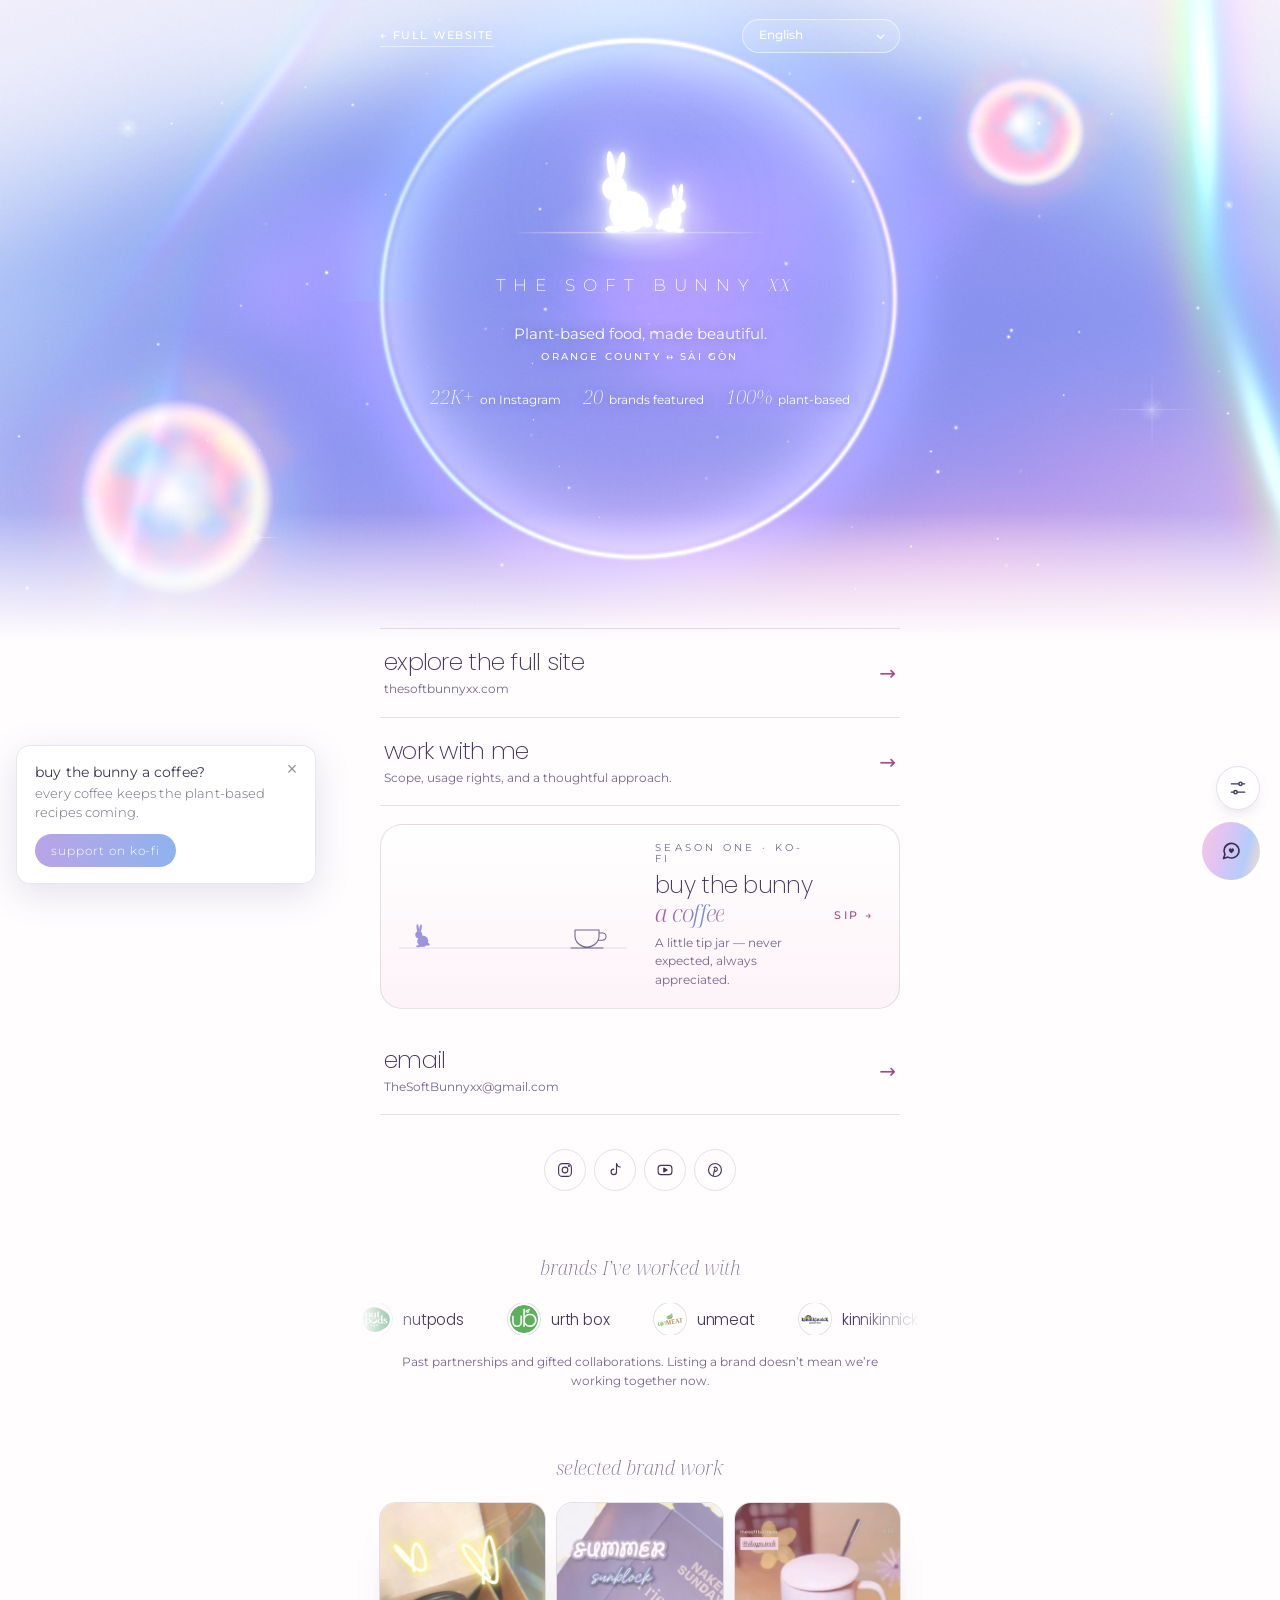
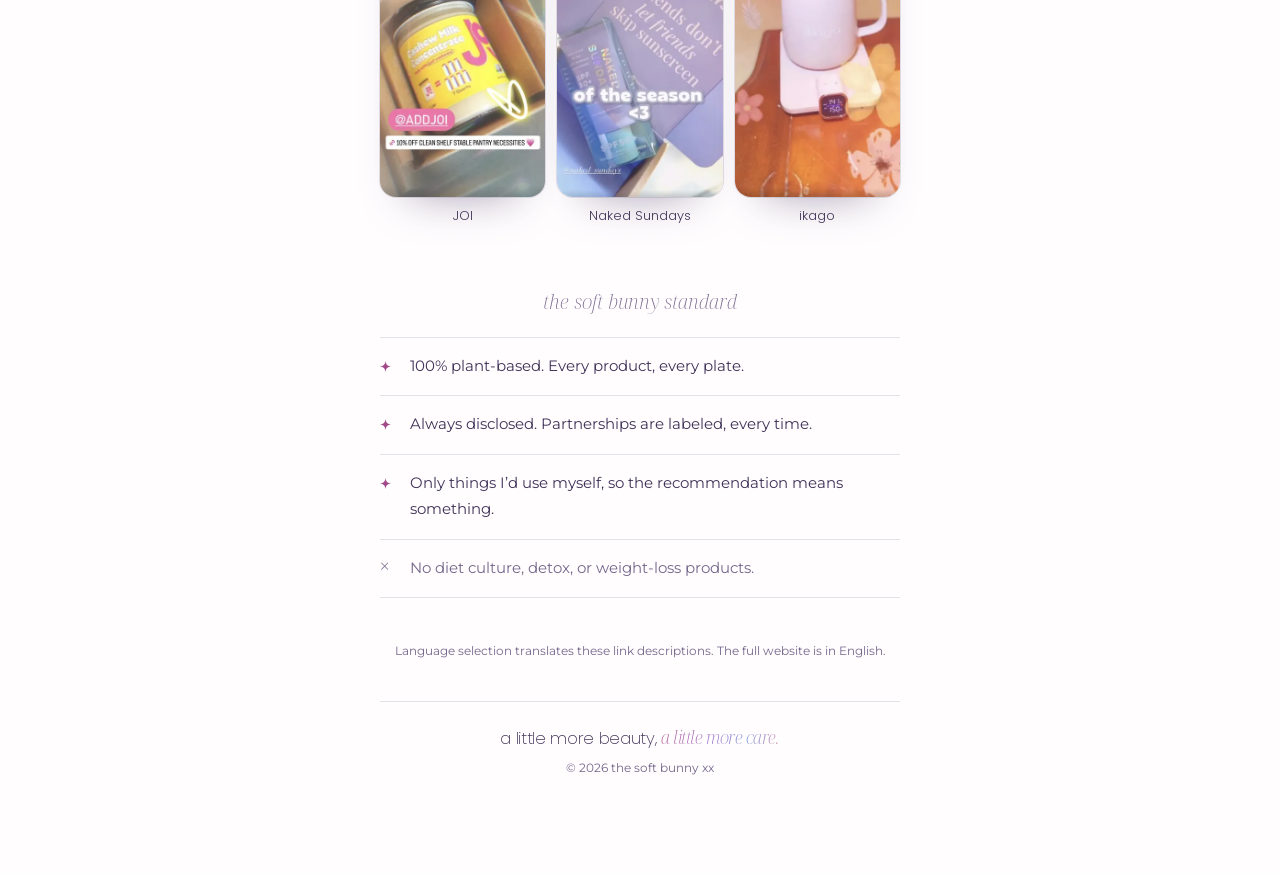
==== commit 11dcb79b: "Weekly Ko-fi card" ====
--- a/links/index.html
+++ b/links/index.html
@@ -72,5 +72,6 @@
 <p class="foot-line">a little more beauty, <em>a little more care.</em></p>
 <p>© 2026 the soft bunny xx</p>
 </footer>
+<script src="../assets/kofi-nudge.js?v=1" defer data-url="https://ko-fi.com/thesoftbunnyxx/" data-title="buy the bunny a coffee?" data-line="every coffee keeps the plant-based recipes coming." data-cta="support on ko-fi" data-tone="light" data-side="left"></script>
 </body>
 </html>
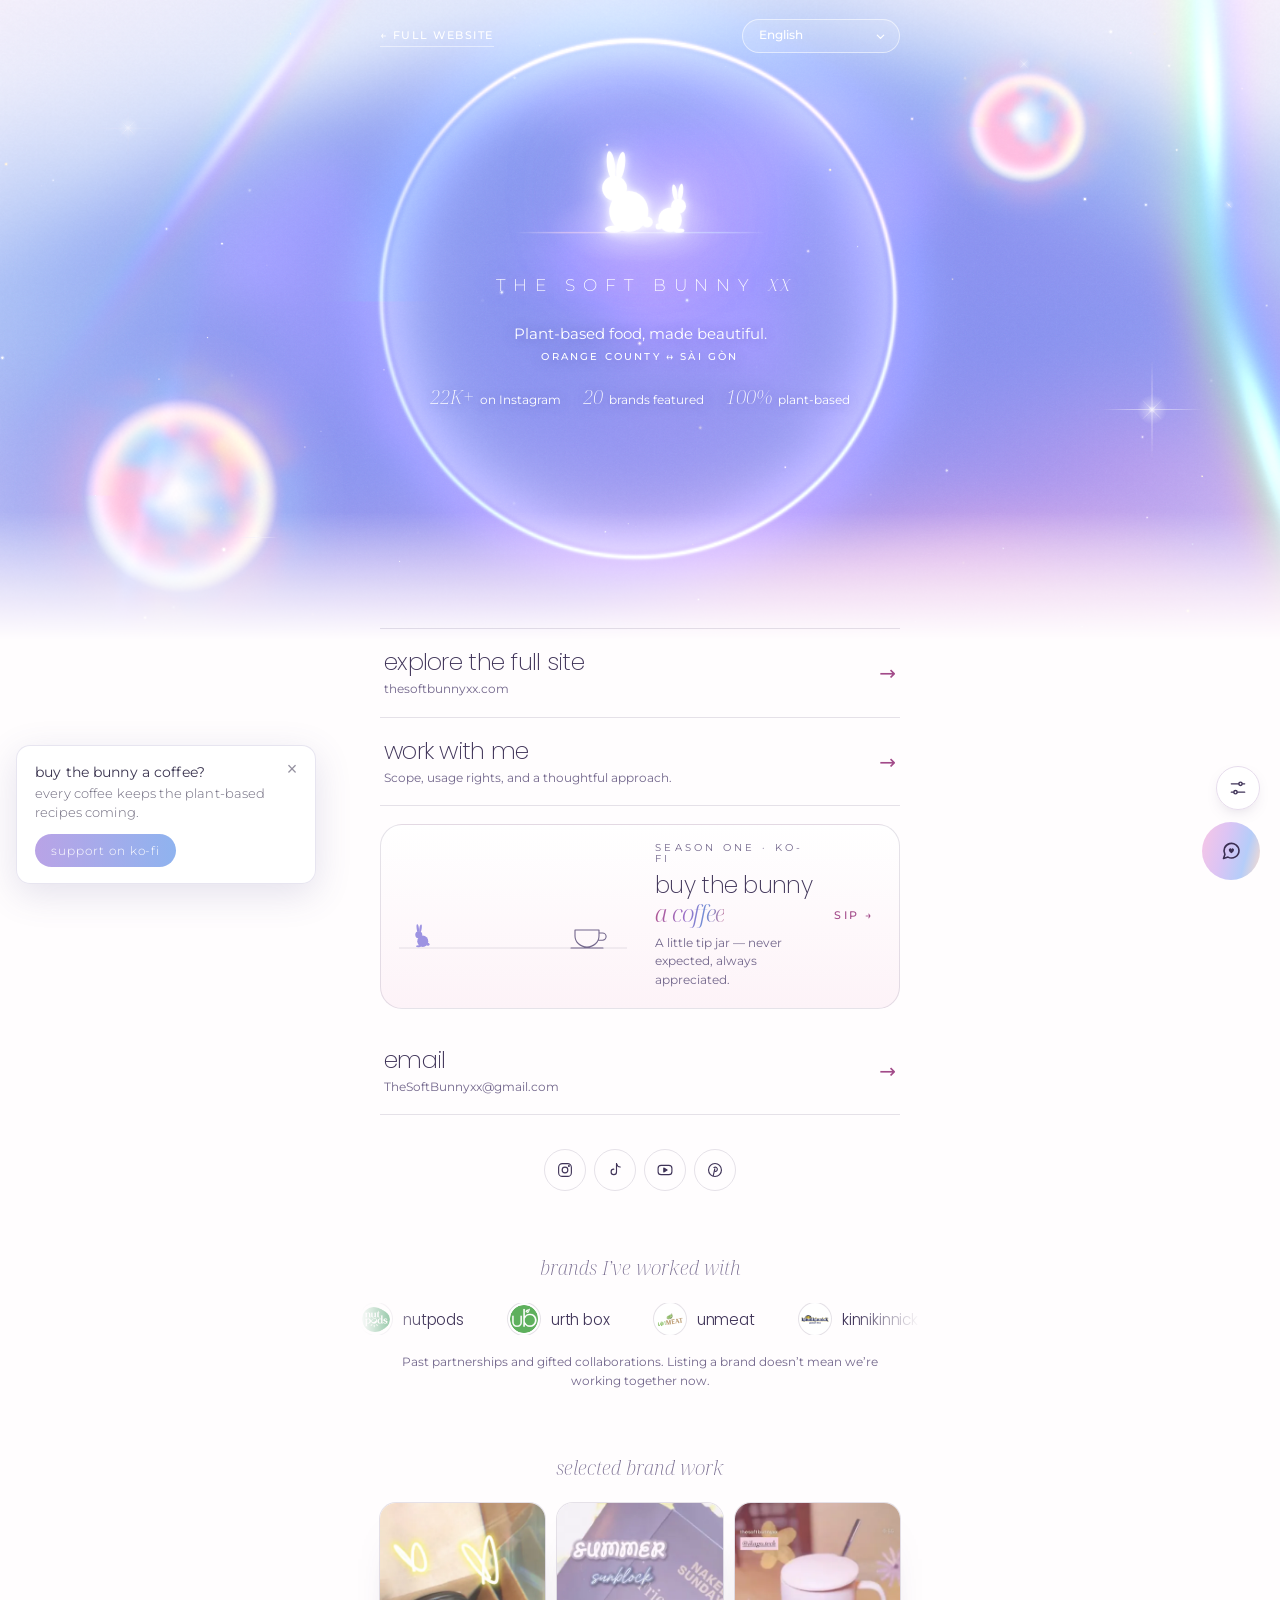
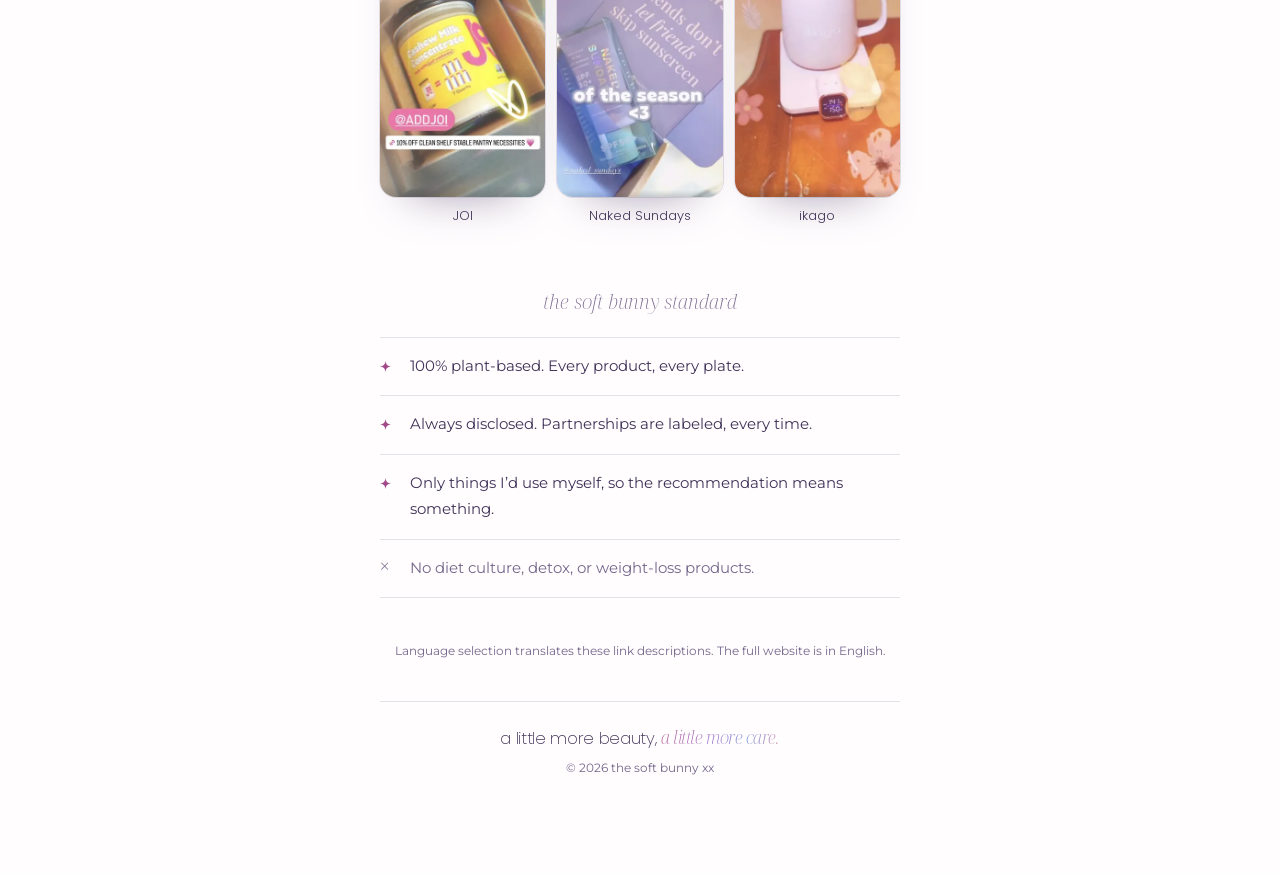
==== commit 074328d1: "Show Ko-fi card on every visit" ====
--- a/links/index.html
+++ b/links/index.html
@@ -72,6 +72,6 @@
 <p class="foot-line">a little more beauty, <em>a little more care.</em></p>
 <p>© 2026 the soft bunny xx</p>
 </footer>
-<script src="../assets/kofi-nudge.js?v=1" defer data-url="https://ko-fi.com/thesoftbunnyxx/" data-title="buy the bunny a coffee?" data-line="every coffee keeps the plant-based recipes coming." data-cta="support on ko-fi" data-tone="light" data-side="left"></script>
+<script src="../assets/kofi-nudge.js?v=2" defer data-url="https://ko-fi.com/thesoftbunnyxx/" data-title="buy the bunny a coffee?" data-line="every coffee keeps the plant-based recipes coming." data-cta="support on ko-fi" data-tone="light" data-side="left"></script>
 </body>
 </html>
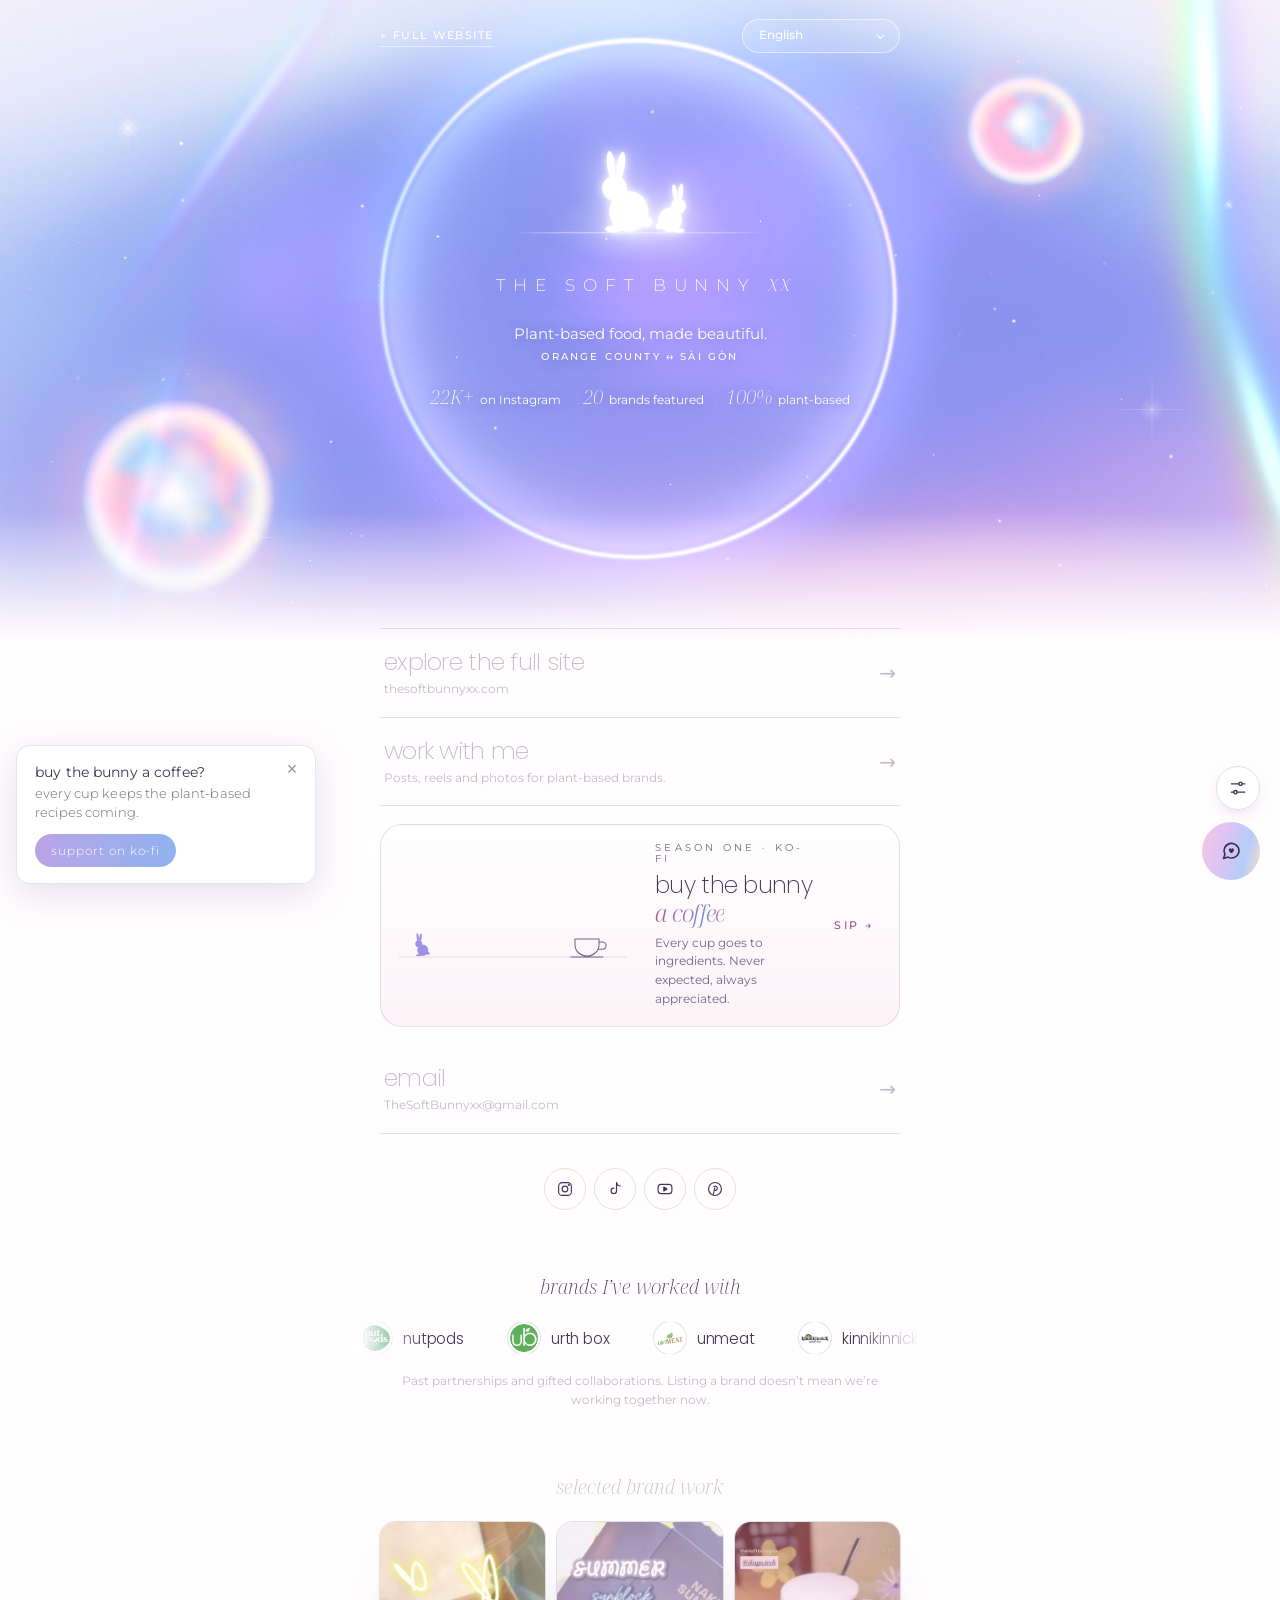
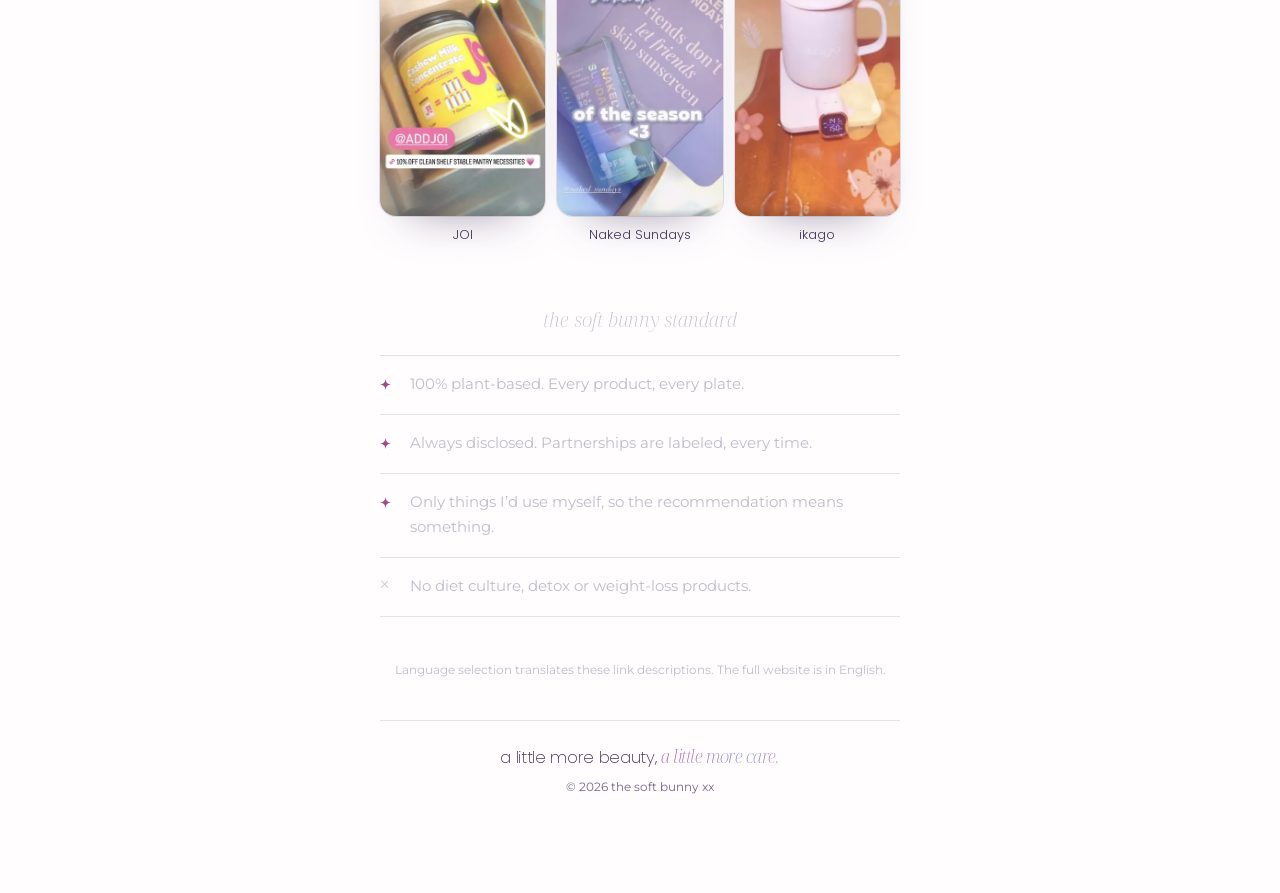
==== commit 21af4da8: "Ko-fi in the hero, simpler wording, reading highlight" ====
--- a/links/index.html
+++ b/links/index.html
@@ -16,14 +16,16 @@
 <link rel="icon" type="image/svg+xml" href="../assets/bunny.svg">
 <script src="../assets/preferences.js"></script>
 <link rel="preload" href="../assets/fonts/Poppins-ExtraLight.woff" as="font" type="font/woff" crossorigin>
-<link rel="stylesheet" href="../assets/home.css?v=20261112">
+<link rel="stylesheet" href="../assets/home.css?v=20261113">
+<link rel="stylesheet" href="../assets/reading-highlight.css?v=3">
 <link rel="stylesheet" href="../assets/mark.css?v=20261112">
 <link rel="stylesheet" href="../assets/links.css?v=20261112">
 <script src="../assets/site.js?v=20261112" defer></script>
-<script src="../assets/links-languages.js?v=20261112" defer></script>
+<script src="../assets/links-languages.js?v=20261113" defer></script>
 <script src="../assets/home.js?v=20261112" defer></script>
 <script src="../assets/mark.js?v=20261112" defer></script>
 <script src="../assets/sky.js?v=20261112" defer></script>
+<script src="../assets/reading-highlight.js?v=4" defer></script>
 </head>
 <body class="links">
 <a lang="en" class="skip" href="#main">Skip to content</a>
@@ -32,10 +34,10 @@
     <symbol id="sb-star" viewBox="0 0 24 24"><path d="M12 0C12.5 7.6 16.4 11.5 24 12C16.4 12.5 12.5 16.4 12 24C11.5 16.4 7.6 12.5 0 12C7.6 11.5 11.5 7.6 12 0Z"/></symbol>
   </defs>
 </svg>
-<main class="lk" id="main">
+<main class="lk" id="main" data-rh-scope>
 <div class="lk-sky sbx-stage sky" data-sky aria-hidden="true"></div>
 <div class="lk-bar"><a class="quiet" href="../" lang="en">← full website</a><div class="language-control" hidden><label class="sr-only" for="language" data-i18n="set.lang">Language</label><select id="language"></select></div></div>
-<header class="lk-intro">
+<header class="lk-intro" data-rh-skip>
 <h1 class="sr-only" lang="en" dir="ltr">the soft bunny xx</h1>
 <div class="lk-logo" data-logo="stack" data-mode="night" data-pure data-live lang="en" dir="ltr"></div>
 <p class="lk-tag" data-r data-i18n="h.tag">Plant-based food, made beautiful.</p>
@@ -43,14 +45,14 @@
 <p class="lk-proof" lang="en" dir="ltr" data-r><span><strong>22K+</strong> on Instagram</span><span><strong>20</strong> brands featured</span><span><strong>100%</strong> plant-based</span></p>
 </header>
 <nav class="lk-rows" aria-label="Links">
-<a class="lk-row" data-r href="../"><span><strong data-i18n="c.site_t">Explore the full site</strong><small lang="en" dir="ltr">thesoftbunnyxx.com</small></span><span class="lk-arrow" aria-hidden="true">→</span></a>
-<a class="lk-row" data-r href="../#brands"><span><strong data-i18n="g.work">Work with me</strong><small data-i18n="c.collab_s">Scope, usage rights, and a thoughtful approach.</small></span><span class="lk-arrow" aria-hidden="true">→</span></a>
+<a class="lk-row" data-r data-rh href="../"><span><strong data-i18n="c.site_t">Explore the full site</strong><small lang="en" dir="ltr">thesoftbunnyxx.com</small></span><span class="lk-arrow" aria-hidden="true">→</span></a>
+<a class="lk-row" data-r data-rh href="../#brands"><span><strong data-i18n="g.work">Work with me</strong><small data-i18n="c.collab_s">Posts, reels and photos for plant-based brands.</small></span><span class="lk-arrow" aria-hidden="true">→</span></a>
 <a class="kofi" href="https://ko-fi.com/thesoftbunnyxx/" target="_blank" rel="noopener noreferrer" data-r>
 <span class="kofi-art" aria-hidden="true"><svg class="scene" viewBox="0 0 240 90" width="240" height="90"><defs><linearGradient id="kofi-rb" gradientUnits="userSpaceOnUse" x1="30" x2="196" y1="0" y2="0"><stop offset="0" stop-color="#b5c4f4"/><stop offset=".35" stop-color="#cfaef0"/><stop offset=".62" stop-color="#f3b4d0"/><stop offset=".82" stop-color="#f6d2a6"/><stop offset="1" stop-color="#8fd6c4"/></linearGradient></defs><line class="hz" x1="6" x2="234" y1="76" y2="76"/><path class="trail" pathLength="1" d="M30 76 Q 112 -5.9 194 58"/><path class="cup" d="M182 58 H206 V64 a12 11 0 0 1 -24 0 Z M206 61 h3.5 a3.6 3.6 0 0 1 0 7.2 h-4.5 M178 76 H210"/><path class="steam" d="M190 51 c-2.2 -3 2.2 -5 0 -9"/><path class="steam" d="M198 51 c-2.2 -3 2.2 -5 0 -9"/><path class="glint" d="M214 36 C214.2 39.6 214.7 41.6 216.4 42 C214.7 42.4 214.2 44.4 214 48 C213.8 44.4 213.3 42.4 211.6 42 C213.3 41.6 213.8 39.6 214 36Z"/></svg><span class="kofi-bun"><span class="kofi-y"><svg viewBox="0 0 44 47" width="22" height="24"><ellipse cx="21.5" cy="34" rx="11" ry="11.5"/><circle cx="13.5" cy="21" r="7"/><ellipse cx="11.5" cy="8" rx="2.3" ry="8" transform="rotate(-7 11.5 8)"/><ellipse cx="17" cy="8.5" rx="2.3" ry="8" transform="rotate(9 17 8.5)"/><circle cx="32" cy="40" r="3"/><ellipse cx="13" cy="44" rx="5" ry="2"/></svg></span></span></span>
-<span class="kofi-text"><small class="kicker" lang="en">season one · ko-fi</small><strong lang="en">buy the bunny <em>a coffee</em></strong><small class="sub" data-i18n="c.kofi_s">A little tip jar — never expected, always appreciated.</small></span>
+<span class="kofi-text"><small class="kicker" lang="en">season one · ko-fi</small><strong lang="en">buy the bunny <em>a coffee</em></strong><small class="sub" data-i18n="c.kofi_s">Every cup goes to ingredients. Never expected, always appreciated.</small></span>
 <span class="kofi-go" aria-hidden="true">sip →</span>
 </a>
-<a class="lk-row" data-r href="mailto:TheSoftBunnyxx@gmail.com"><span><strong data-i18n="c.email_t">Email</strong><small lang="en" dir="ltr">TheSoftBunnyxx@gmail.com</small></span><span class="lk-arrow" aria-hidden="true">→</span></a>
+<a class="lk-row" data-r data-rh href="mailto:TheSoftBunnyxx@gmail.com"><span><strong data-i18n="c.email_t">Email</strong><small lang="en" dir="ltr">TheSoftBunnyxx@gmail.com</small></span><span class="lk-arrow" aria-hidden="true">→</span></a>
 </nav>
 <nav class="socials" data-r aria-label="Social accounts"><a href="https://www.instagram.com/thesoftbunnyxx" target="_blank" rel="noopener noreferrer" aria-label="Instagram"><svg viewBox="0 0 24 24" aria-hidden="true"><rect x="3.5" y="3.5" width="17" height="17" rx="5"/><circle cx="12" cy="12" r="3.8"/><circle cx="17.2" cy="6.8" r=".6" fill="currentColor"/></svg></a><a href="https://www.tiktok.com/@thesoftbunnyxx" target="_blank" rel="noopener noreferrer" aria-label="TikTok"><svg viewBox="0 0 24 24" aria-hidden="true"><path d="M14 3.5v11a3.6 3.6 0 1 1-3.6-3.6"/><path d="M14 3.5c.5 2.6 2.3 4.3 5 4.5"/></svg></a><a href="https://www.youtube.com/@thesoftbunnyxx" target="_blank" rel="noopener noreferrer" aria-label="YouTube"><svg viewBox="0 0 24 24" aria-hidden="true"><rect x="2.8" y="5.8" width="18.4" height="12.4" rx="4"/><path d="M10.4 9.4v5.2l4.4-2.6z" fill="currentColor"/></svg></a><a href="https://www.pinterest.com/thesoftbunnyxx/" target="_blank" rel="noopener noreferrer" aria-label="Pinterest"><svg viewBox="0 0 24 24" aria-hidden="true"><circle cx="12" cy="12" r="8.6"/><path d="M10.6 8.6c2.9-1.1 5 .7 4.5 3-.4 2-2.5 2.7-3.6 1.6"/><path d="M11.7 10.4 9.7 19.6"/></svg></a></nav>
 <section class="lk-sec" aria-labelledby="bio-brands-title" data-r>
@@ -64,7 +66,7 @@
 </section>
 <section class="lk-sec" aria-labelledby="bio-standard-title" data-r>
 <h2 id="bio-standard-title" data-i18n="p.std">the soft bunny standard</h2>
-<ul class="checks"><li><svg aria-hidden="true"><use href="#sb-star"/></svg><span data-i18n="p.s1">100% plant-based. Every product, every plate.</span></li><li><svg aria-hidden="true"><use href="#sb-star"/></svg><span data-i18n="p.s2">Always disclosed. Partnerships are labeled, every time.</span></li><li><svg aria-hidden="true"><use href="#sb-star"/></svg><span data-i18n="p.s3">Only things I’d use myself, so the recommendation means something.</span></li><li class="no"><span aria-hidden="true">×</span><span data-i18n="p.s4">No diet culture, detox, or weight-loss products.</span></li></ul>
+<ul class="checks" data-rh><li><svg aria-hidden="true"><use href="#sb-star"/></svg><span data-i18n="p.s1">100% plant-based. Every product, every plate.</span></li><li><svg aria-hidden="true"><use href="#sb-star"/></svg><span data-i18n="p.s2">Always disclosed. Partnerships are labeled, every time.</span></li><li><svg aria-hidden="true"><use href="#sb-star"/></svg><span data-i18n="p.s3">Only things I’d use myself, so the recommendation means something.</span></li><li class="no"><span aria-hidden="true">×</span><span data-i18n="p.s4">No diet culture, detox or weight-loss products.</span></li></ul>
 </section>
 <p class="fine lk-note" lang="en" dir="ltr">Language selection translates these link descriptions. The full website is in English.</p>
 </main>
@@ -72,6 +74,7 @@
 <p class="foot-line">a little more beauty, <em>a little more care.</em></p>
 <p>© 2026 the soft bunny xx</p>
 </footer>
-<script src="../assets/kofi-nudge.js?v=2" defer data-url="https://ko-fi.com/thesoftbunnyxx/" data-title="buy the bunny a coffee?" data-line="every coffee keeps the plant-based recipes coming." data-cta="support on ko-fi" data-tone="light" data-side="left"></script>
+<script src="../assets/kofi-nudge.js?v=2" defer data-url="https://ko-fi.com/thesoftbunnyxx/" data-title="buy the bunny a coffee?" data-line="every cup keeps the plant-based recipes coming." data-cta="support on ko-fi" data-tone="light" data-side="left"></script>
+<script src="../assets/kofi-panel.js?v=20261113" defer data-url="https://ko-fi.com/thesoftbunnyxx/" data-label="season one · ko-fi" data-title="buy the bunny *a coffee*" data-line="Every cup keeps the plant-based recipes coming. Never expected, always appreciated." data-out="open ko-fi in a new tab" data-head="Poppins,system-ui,sans-serif" data-serif="'Noto Serif Display',Georgia,serif" data-sans="Montserrat,system-ui,sans-serif" data-em="iri" data-hue="aurora"></script>
 </body>
 </html>
--- a/assets/home.css
+++ b/assets/home.css
@@ -246,6 +246,11 @@
 .about h2 { margin-bottom:30px }
 .about p:not(.kicker) { color:var(--muted); margin:0 auto 18px; max-width:38rem }
 .about .quiet { margin-top:14px }
+/* reading highlight (reading-highlight.css/.js): faded ahead, one line lit in the
+   site's iridescent --iri, full ink once read. On html so light/dark both follow. */
+html { --rh-ink:var(--ink); --rh-bg:var(--paper); --rh-active:var(--accent); --rh-active-gradient:var(--iri) }
+.about p[data-rh] { color:var(--ink) }
+html.rm [data-rh] { --rh-off:1 }
 .contact { text-align:center; padding-top:clamp(56px,7vw,96px) }
 .contact-line { position:relative; height:1px; width:min(420px,70%); margin:0 auto clamp(56px,7vw,88px); background:linear-gradient(90deg,transparent,var(--hair),transparent) }
 .contact-line .needle { position:absolute; left:50%; top:-8px; width:16px; height:16px; translate:-50% 0; color:var(--accent); animation:twinkle 5s ease-in-out infinite }
--- a/assets/reading-highlight.css
+++ b/assets/reading-highlight.css
@@ -0,0 +1,39 @@
+/* Reading highlight: shared by San Fitness, Sanraphically, The Soft Bunny and Seraphic Styler.
+   Driven by reading-highlight.js. Mark a passage's paragraphs with data-rh.
+
+   Each site sets, on or above the [data-rh] blocks:
+     --rh-ink               read colour (the site's full ink; default: the text's own colour)
+     --rh-bg                the surface behind the passage (default transparent:
+                            unread is then the ink at 30% opacity, right on any backdrop)
+     --rh-active            accent for the line being read
+     --rh-active-gradient   optional: a horizontal gradient used instead
+     --rh-unread-mix        optional: how much ink unread lines keep (30%)
+     --rh-focus             optional: reading line, fraction of viewport (0.5)
+     --rh-off: 1            turns it off (site reduce-motion / contrast toggles) */
+
+[data-rh] {
+  --rh-unread: color-mix(in oklab, var(--rh-ink, currentColor) var(--rh-unread-mix, 30%), var(--rh-bg, transparent));
+  --rh-read: var(--rh-ink, currentColor);
+  --rh-fill: var(--rh-active-gradient, linear-gradient(90deg, var(--rh-active), var(--rh-active)));
+}
+
+/* Live: the colour lives in gradients clipped to the glyphs, so the glyph
+   fill is transparent, descendants too. `color` is left alone, so underlines
+   and currentColor keep working. Nothing moves; only colour changes. */
+[data-rh].rh-live {
+  -webkit-background-clip: text; background-clip: text;
+  background-origin: border-box; background-repeat: no-repeat;
+  background-size: 100% 100%;
+  -webkit-text-fill-color: transparent;
+}
+[data-rh].rh-live * { -webkit-text-fill-color: transparent; }
+
+/* Selected text shows solid so it can be read while highlighted. */
+[data-rh].rh-live::selection, [data-rh].rh-live ::selection { -webkit-text-fill-color: var(--rh-read); }
+
+@media (forced-colors: active) {
+  [data-rh], [data-rh] * { -webkit-text-fill-color: CanvasText; color: CanvasText; background: none; }
+}
+@media print {
+  [data-rh], [data-rh] * { -webkit-text-fill-color: #000 !important; color: #000 !important; background: none !important; }
+}
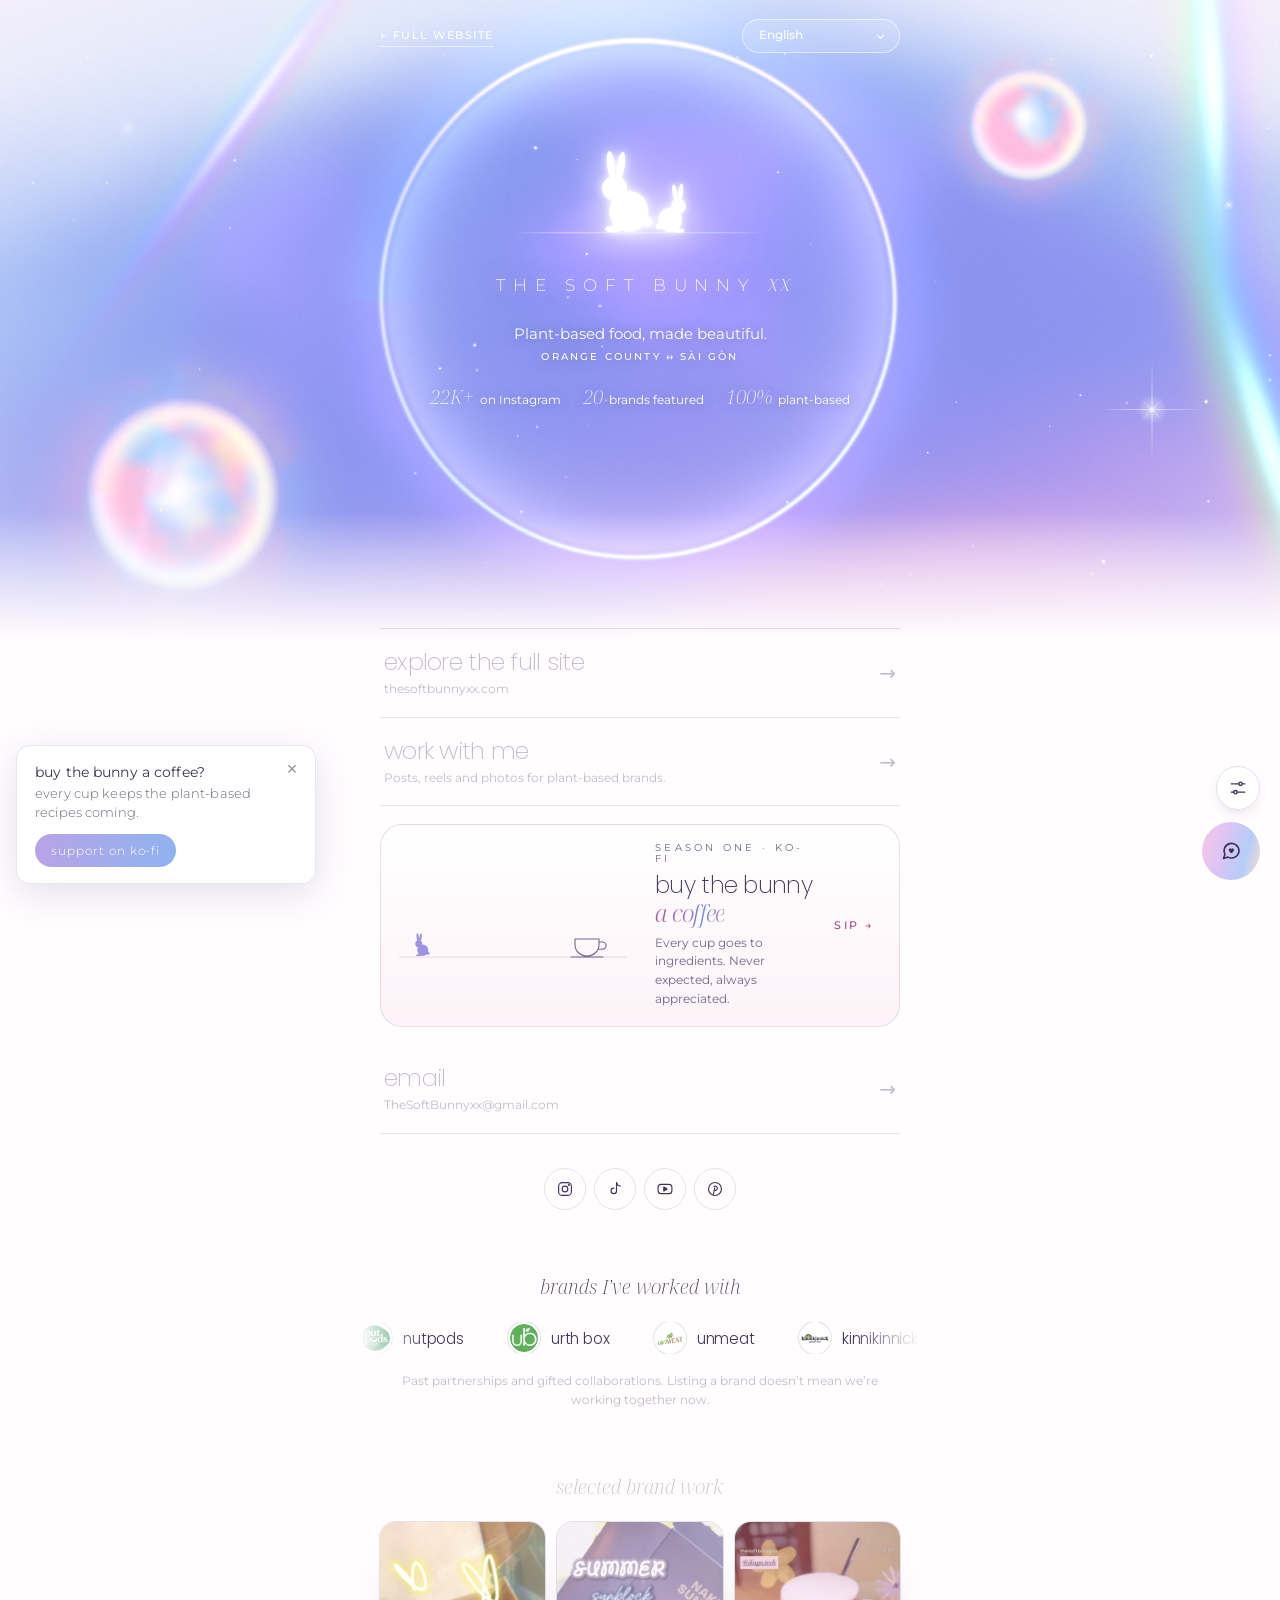
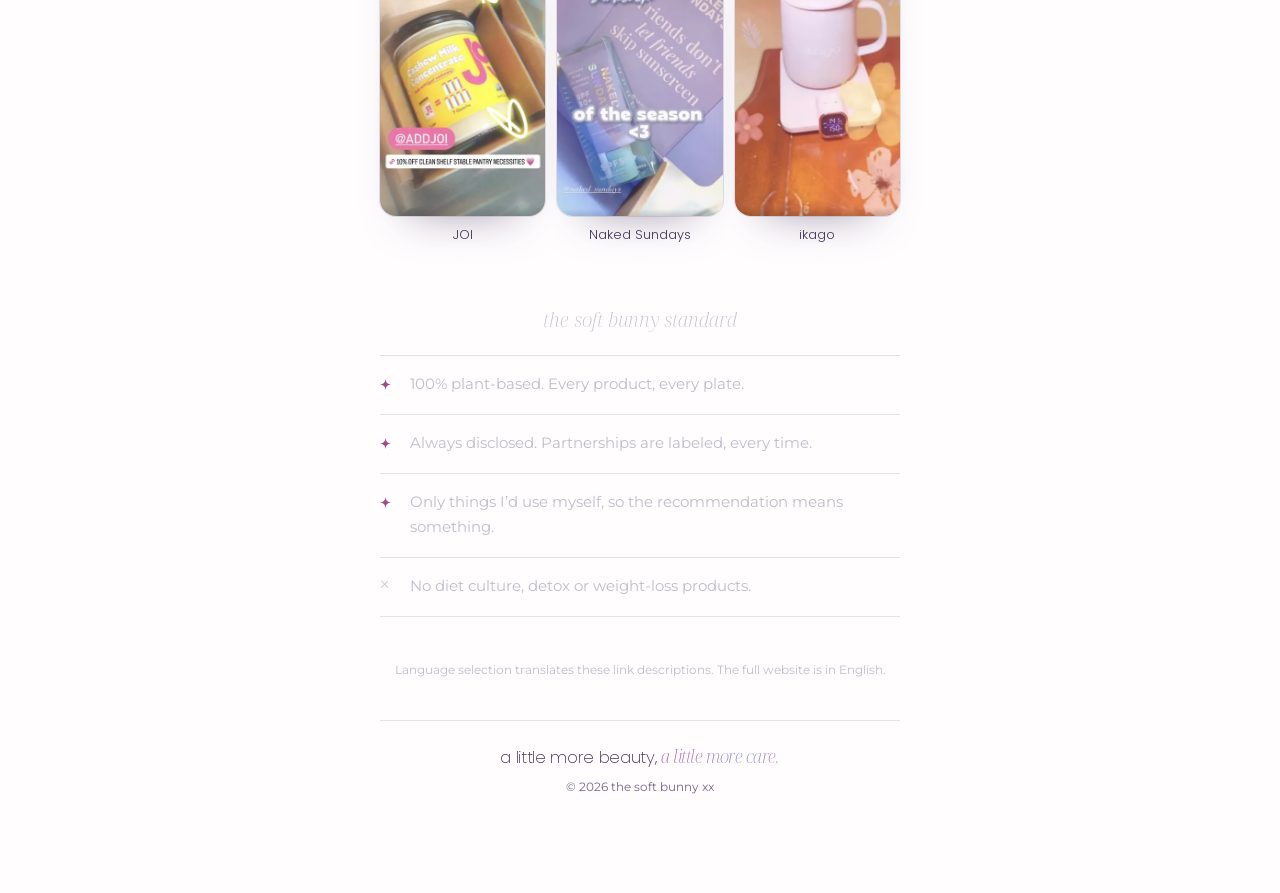
==== commit 4e39f7d0: "Fix blank link rows in Safari and the Instagram browser" ====
--- a/links/index.html
+++ b/links/index.html
@@ -25,7 +25,7 @@
 <script src="../assets/home.js?v=20261112" defer></script>
 <script src="../assets/mark.js?v=20261112" defer></script>
 <script src="../assets/sky.js?v=20261112" defer></script>
-<script src="../assets/reading-highlight.js?v=4" defer></script>
+<script src="../assets/reading-highlight.js?v=5" defer></script>
 </head>
 <body class="links">
 <a lang="en" class="skip" href="#main">Skip to content</a>
